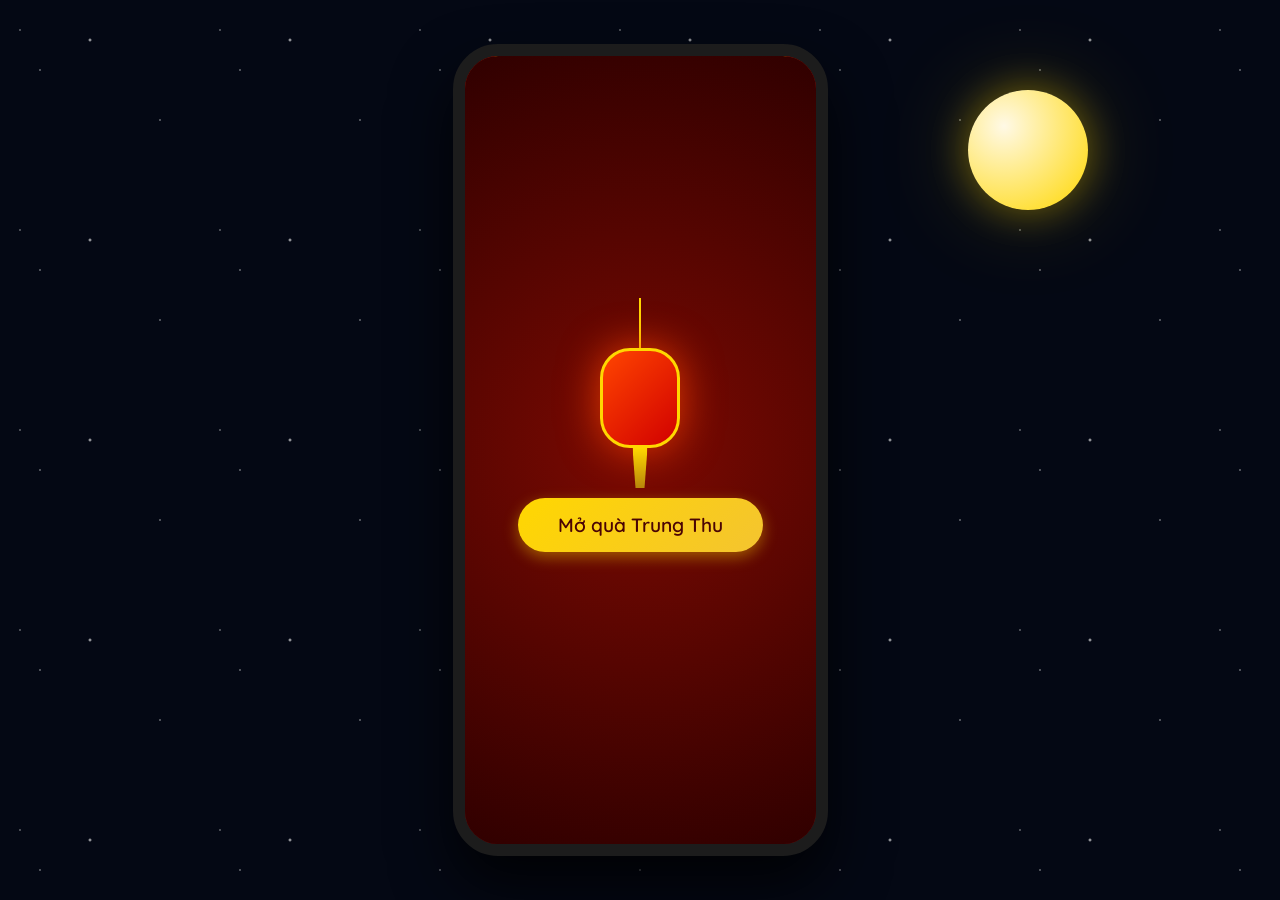
==== index.html @ 81bff725 "Thiep Trung Thu tang nguoi yeu" ====
<!DOCTYPE html>
<html lang="vi">
<head>
    <meta charset="UTF-8">
    <meta name="viewport" content="width=device-width, initial-scale=1.0">
    <title>Thiệp Trung Thu Yêu Thương</title>
    <!-- Google Fonts cho Typography hiện đại và lãng mạn -->
    <link href="https://fonts.googleapis.com/css2?family=Dancing+Script:wght@700&family=Playfair+Display:ital,wght@0,400;0,700;1,400&family=Quicksand:wght@400;500;600&display=swap" rel="stylesheet">
    <style>
        :root {
            /* Color Palette */
            --primary-red: #7C0A02; 
            --dark-red: #4A0404;    
            --royal-gold: #FFD700;  
            --soft-gold: #F4C430;
            --moonlight: #FFF9E6;   
            --bg-desktop: #040814;  
            
            /* Typography */
            --font-heading: 'Dancing Script', cursive;
            --font-serif: 'Playfair Display', serif;
            --font-sans: 'Quicksand', sans-serif;
        }

        * { margin: 0; padding: 0; box-sizing: border-box; }

        body {
            background-color: var(--bg-desktop);
            display: flex;
            justify-content: center;
            align-items: center;
            min-height: 100vh;
            overflow: hidden; 
            font-family: var(--font-serif);
            color: var(--moonlight);
            position: relative;
        }

        /* 1. DESKTOP BACKGROUND */
        .desktop-bg { position: absolute; top: 0; left: 0; width: 100%; height: 100%; z-index: 0; }
        .stars {
            width: 100%; height: 100%;
            background-image: 
                radial-gradient(1px 1px at 20px 30px, #eee, rgba(0,0,0,0)),
                radial-gradient(1px 1px at 40px 70px, #fff, rgba(0,0,0,0)),
                radial-gradient(2px 2px at 90px 40px, #ddd, rgba(0,0,0,0)),
                radial-gradient(1px 1px at 160px 120px, #fff, rgba(0,0,0,0));
            background-repeat: repeat;
            background-size: 200px 200px;
            animation: twinkle 4s infinite alternate;
        }
        .moon {
            position: absolute; top: 10%; right: 15%; width: 120px; height: 120px;
            background: radial-gradient(circle at 30% 30%, #FFF9E6, #FFD700);
            border-radius: 50%;
            box-shadow: 0 0 40px rgba(255, 215, 0, 0.4), 0 0 100px rgba(255, 215, 0, 0.2);
        }
        .shooting-star {
            position: absolute; top: 20%; left: 30%; width: 100px; height: 2px;
            background: linear-gradient(to right, rgba(255,255,255,0), rgba(255,255,255,1));
            transform: rotate(-45deg);
            animation: shoot 5s infinite; opacity: 0;
        }

        @keyframes twinkle { 0% { opacity: 0.6; } 100% { opacity: 1; } }
        @keyframes shoot {
            0% { transform: translateX(0) translateY(0) rotate(-45deg); opacity: 1; }
            15% { transform: translateX(-300px) translateY(300px) rotate(-45deg); opacity: 0; }
            100% { opacity: 0; }
        }

        /* 2. SMARTPHONE FRAME */
        .phone-frame {
            position: relative; width: 375px; height: 812px;
            background-color: var(--primary-red);
            border-radius: 45px; border: 12px solid #1c1c1c;
            box-shadow: 0 30px 60px rgba(0, 0, 0, 0.8), inset 0 0 0 2px #333, inset 0 0 20px rgba(255, 255, 255, 0.1);
            z-index: 10; overflow: hidden; display: flex; flex-direction: column; transition: all 0.3s ease;
        }
        .phone-frame::before {
            content: ''; position: absolute; top: 0; left: 50%; transform: translateX(-50%);
            width: 150px; height: 25px; background-color: #1c1c1c;
            border-bottom-left-radius: 15px; border-bottom-right-radius: 15px; z-index: 30;
        }

        /* 3. STATUS BAR */
        .status-bar {
            height: 40px; background: transparent; display: flex; justify-content: space-between; align-items: center;
            padding: 0 25px; font-family: sans-serif; font-size: 14px; font-weight: 600; color: var(--moonlight);
            z-index: 20; position: absolute; top: 0; left: 0; width: 100%;
        }
        .status-bar .icons { display: flex; gap: 6px; align-items: center; }

        /* 4. APP CONTENT */
        .app-content {
            flex: 1; background: radial-gradient(circle at top center, var(--primary-red) 0%, var(--dark-red) 100%);
            position: relative; overflow-y: auto; overflow-x: hidden;
        }
        .app-content::-webkit-scrollbar { width: 4px; }
        .app-content::-webkit-scrollbar-thumb { background: var(--royal-gold); border-radius: 4px; }

        .card { padding: 3rem 1.5rem; min-height: 100%; display: flex; flex-direction: column; align-items: center; position: relative; }

        /* Lồng Đèn */
        .lantern-container { position: absolute; top: 0; width: 100%; display: flex; justify-content: space-between; padding: 0 15px; }
        .lantern { position: relative; width: 45px; animation: swing 3.5s ease-in-out infinite alternate; transform-origin: top center; }
        .lantern.right { animation-delay: 1s; }
        .lantern-body {
            height: 60px; background: linear-gradient(135deg, #FF4500, #D10000); border-radius: 20px;
            box-shadow: 0 0 25px rgba(255, 69, 0, 0.6); border: 2px solid var(--royal-gold); position: relative;
        }
        .lantern::before {
            content: ''; position: absolute; top: -40px; left: 50%; transform: translateX(-50%);
            width: 2px; height: 40px; background: var(--royal-gold);
        }
        .tassel {
            position: absolute; bottom: -25px; left: 50%; transform: translateX(-50%); width: 12px; height: 25px;
            background: linear-gradient(to bottom, var(--royal-gold), #B8860B);
            clip-path: polygon(0 0, 100% 0, 80% 100%, 20% 100%);
        }
        @keyframes swing { 0% { transform: rotate(8deg); } 100% { transform: rotate(-8deg); } }

        /* Header Text */
        .card-header { text-align: center; margin-top: 3.5rem; margin-bottom: 2rem; position: relative; z-index: 2; }
        .title {
            font-family: var(--font-heading); color: var(--royal-gold); font-size: 3.8rem; line-height: 1.1;
            text-shadow: 2px 2px 4px rgba(0,0,0,0.5), 0 0 15px rgba(255, 215, 0, 0.4);
            animation: textGlow 2s ease-in-out infinite alternate;
        }
        .subtitle { font-family: var(--font-sans); color: var(--moonlight); font-size: 1.1rem; font-weight: 500; margin-top: 10px; text-transform: uppercase; }
        .divider { margin-top: 15px; display: flex; align-items: center; justify-content: center; gap: 15px; }
        .divider::before, .divider::after { content: ''; height: 1px; width: 60px; background: linear-gradient(to right, transparent, var(--royal-gold), transparent); }
        .divider span { color: var(--royal-gold); font-size: 1.2rem; }
        @keyframes textGlow { from { text-shadow: 2px 2px 4px rgba(0,0,0,0.5), 0 0 10px rgba(255, 215, 0, 0.3); } to { text-shadow: 2px 2px 4px rgba(0,0,0,0.5), 0 0 25px rgba(255, 215, 0, 0.7); } }

        /* Lời chúc (Message Box) & Typewriter */
        .message-box {
            background: rgba(20, 0, 0, 0.4); backdrop-filter: blur(10px); -webkit-backdrop-filter: blur(10px);
            border: 1px solid rgba(255, 215, 0, 0.3); padding: 2.5rem 1.5rem; width: 100%; max-width: 320px;
            position: relative; z-index: 2; text-align: center; transition: transform 0.4s ease, box-shadow 0.4s ease;
            min-height: 250px;
        }
        .message-box p { font-size: 1.1rem; line-height: 1.8; color: #FDF5E6; display: inline; }
        .typewriter-cursor {
            display: inline-block; width: 3px; height: 1.1rem; background-color: var(--royal-gold);
            vertical-align: middle; margin-left: 2px; animation: blink 0.7s infinite;
        }
        @keyframes blink { 0%, 100% { opacity: 1; } 50% { opacity: 0; } }

        .corner { position: absolute; width: 20px; height: 20px; border: 2px solid var(--royal-gold); }
        .top-left { top: -2px; left: -2px; border-right: none; border-bottom: none; }
        .top-right { top: -2px; right: -2px; border-left: none; border-bottom: none; }
        .bottom-left { bottom: -2px; left: -2px; border-right: none; border-top: none; }
        .bottom-right { bottom: -2px; right: -2px; border-left: none; border-top: none; }

        /* Nút Hug & Hiệu ứng tim bay */
        .hug-btn {
            margin-top: 2rem; padding: 12px 30px; background: #ff4d6d; color: white;
            font-family: var(--font-sans); font-size: 1.1rem; font-weight: 600;
            border: 2px solid #ffb3c1; border-radius: 25px; cursor: pointer;
            box-shadow: 0 4px 15px rgba(255, 77, 109, 0.4); transition: all 0.3s; z-index: 10;
            display: none; /* Ẩn cho đến khi type xong */
            animation: pulseHug 2s infinite;
        }
        .hug-btn:hover { transform: scale(1.05); background: #ff758f; }
        @keyframes pulseHug { 0% { box-shadow: 0 0 0 0 rgba(255, 77, 109, 0.7); } 70% { box-shadow: 0 0 0 15px rgba(255, 77, 109, 0); } 100% { box-shadow: 0 0 0 0 rgba(255, 77, 109, 0); } }

        #heartsContainer {
            position: absolute; top: 0; left: 0; width: 100%; height: 100%;
            pointer-events: none; z-index: 100; overflow: hidden;
        }
        .flying-heart {
            position: absolute; bottom: -20px; color: #ff4d6d;
            animation: floatHeart 4s ease-in forwards; text-shadow: 0 0 10px rgba(255, 77, 109, 0.8);
        }
        @keyframes floatHeart {
            0% { transform: translateY(0) scale(0.5) rotate(0deg); opacity: 1; }
            100% { transform: translateY(-800px) scale(1.5) rotate(360deg); opacity: 0; }
        }

        /* Footer */
        .card-footer { margin-top: auto; padding-top: 3rem; position: relative; width: 100%; display: flex; justify-content: center; }
        .glowing-moon {
            width: 100px; height: 100px; background: radial-gradient(circle at 30% 30%, #FFF, var(--royal-gold));
            border-radius: 50%; box-shadow: 0 0 30px var(--royal-gold), inset -10px -10px 20px rgba(0,0,0,0.2);
            position: relative; z-index: 1; margin-bottom: 20px;
        }

        /* 5. INTRO SCREEN & SPARKS */
        .intro-screen {
            position: absolute; top: 0; left: 0; width: 100%; height: 100%;
            background: radial-gradient(circle at center, #7C0A02 0%, #300000 100%);
            z-index: 100; display: flex; flex-direction: column; justify-content: center; align-items: center; transition: opacity 0.8s ease-in-out;
        }
        .intro-lantern { position: relative; width: 80px; margin-bottom: 50px; animation: floatLantern 3s ease-in-out infinite alternate; }
        .intro-lantern .lantern-body { height: 100px; background: linear-gradient(135deg, #FF4500, #D10000); border-radius: 30px; box-shadow: 0 0 40px rgba(255, 69, 0, 0.8); border: 3px solid var(--royal-gold); }
        .intro-lantern::before { content: ''; position: absolute; top: -50px; left: 50%; transform: translateX(-50%); width: 2px; height: 50px; background: var(--royal-gold); }
        .intro-lantern .tassel { position: absolute; bottom: -40px; left: 50%; transform: translateX(-50%); width: 15px; height: 40px; background: linear-gradient(to bottom, var(--royal-gold), #B8860B); clip-path: polygon(0 0, 100% 0, 80% 100%, 20% 100%); }
        @keyframes floatLantern { 0% { transform: translateY(0); } 100% { transform: translateY(-20px); } }
        
        .open-btn {
            padding: 15px 40px; font-family: var(--font-sans); font-size: 1.2rem; font-weight: 600; color: #4A0404;
            background: linear-gradient(135deg, #FFD700, #F4C430); border: none; border-radius: 30px; cursor: pointer;
            box-shadow: 0 5px 15px rgba(255, 215, 0, 0.4); transition: all 0.3s ease; animation: pulseBtn 2s infinite; z-index: 101;
        }
        .open-btn:hover { transform: scale(1.05); box-shadow: 0 8px 25px rgba(255, 215, 0, 0.6); }
        @keyframes pulseBtn { 0% { box-shadow: 0 0 0 0 rgba(255, 215, 0, 0.7); } 70% { box-shadow: 0 0 0 15px rgba(255, 215, 0, 0); } 100% { box-shadow: 0 0 0 0 rgba(255, 215, 0, 0); } }

        #sparksContainer { position: absolute; bottom: 0; left: 0; width: 100%; height: 100%; pointer-events: none; z-index: 15; overflow: hidden; }
        .spark { position: absolute; bottom: -10px; background: var(--royal-gold); border-radius: 50%; box-shadow: 0 0 10px var(--royal-gold), 0 0 20px #FFF; opacity: 0; animation: floatUp linear forwards; }
        @keyframes floatUp { 0% { transform: translateY(0) scale(1); opacity: 0; } 10% { opacity: 1; } 90% { opacity: 0.8; } 100% { transform: translateY(-800px) scale(0.5); opacity: 0; } }

        /* 6. RESPONSIVE MOBILE */
        @media screen and (max-width: 768px) {
            .desktop-bg { display: none; }
            .phone-frame { width: 100vw; height: 100vh; border-radius: 0; border: none; box-shadow: none; }
            .phone-frame::before, .status-bar { display: none; }
            .app-content { padding-top: 0; }
            .card { padding: 2rem 1rem; justify-content: center; }
            .title { font-size: 3.2rem; }
            .message-box { padding: 2rem 1.2rem; min-height: 280px; }
        }
    </style>
</head>
<body>
    <div class="desktop-bg">
        <div class="stars"></div>
        <div class="shooting-star"></div>
        <div class="moon"></div>
    </div>

    <div class="phone-frame">
        <div class="intro-screen" id="introScreen">
            <div class="intro-lantern">
                <div class="lantern-body"></div>
                <div class="tassel"></div>
            </div>
            <button class="open-btn" id="openBtn">Mở quà Trung Thu</button>
        </div>

        <audio id="bgMusic" loop preload="auto">
            <source src="https://cdn.pixabay.com/download/audio/2021/11/24/audio_333e1ee10c.mp3?filename=piano-moment-9835.mp3" type="audio/mpeg">
        </audio>

        <div id="sparksContainer"></div>
        <div id="heartsContainer"></div>

        <div class="status-bar">
            <span class="time">19:30</span>
            <div class="icons">
                <span class="signal"><svg width="14" height="10" viewBox="0 0 14 10" fill="currentColor"><rect y="6" width="3" height="4" rx="1"/><rect x="5" y="3" width="3" height="7" rx="1"/><rect x="10" width="3" height="10" rx="1"/></svg></span>
                <span class="wifi"><svg width="14" height="10" viewBox="0 0 14 10" fill="currentColor"><path d="M7 10C8.10457 10 9 9.10457 9 8C9 6.89543 8.10457 6 7 6C5.89543 6 5 6.89543 5 8C5 9.10457 5.89543 10 7 10Z"/><path d="M2.05025 4.05025C4.78392 1.31658 9.21608 1.31658 11.9497 4.05025L13.364 2.63604C9.84924 -0.87868 4.15076 -0.87868 0.636039 2.63604L2.05025 4.05025Z"/></svg></span>
                <span class="battery"><svg width="20" height="10" viewBox="0 0 20 10" fill="currentColor"><rect width="17" height="10" rx="2"/><rect x="1" y="1" width="15" height="8" rx="1" fill="white"/><path d="M18 3H19C19.5523 3 20 3.44772 20 4V6C20 6.55228 19.5523 7 19 7H18V3Z"/></svg></span>
            </div>
        </div>

        <div class="app-content">
            <div class="card">
                <div class="lantern-container">
                    <div class="lantern left"><div class="lantern-body"></div><div class="tassel"></div></div>
                    <div class="lantern right"><div class="lantern-body"></div><div class="tassel"></div></div>
                </div>

                <div class="card-header">
                    <h1 class="title">Trung Thu<br>Viên Mãn</h1>
                    <p class="subtitle">Dành tặng người anh yêu</p>
                    <div class="divider"><span>✦</span></div>
                </div>
                
                <div class="message-box">
                    <span class="corner top-left"></span>
                    <span class="corner top-right"></span>
                    <span class="corner bottom-left"></span>
                    <span class="corner bottom-right"></span>
                    <p id="typewriter-text"></p><span class="typewriter-cursor"></span>
                </div>

                <button class="hug-btn" id="hugBtn">Gửi ngàn cái ôm 💖</button>

                <div class="card-footer">
                    <div class="glowing-moon"></div>
                </div>
            </div>
        </div>
    </div>

    <script>
        const introScreen = document.getElementById('introScreen');
        const openBtn = document.getElementById('openBtn');
        const bgMusic = document.getElementById('bgMusic');
        const typeText = document.getElementById('typewriter-text');
        const hugBtn = document.getElementById('hugBtn');
        const cursor = document.querySelector('.typewriter-cursor');
        
        const message = "Dưới ánh trăng rằm rực rỡ, lồng đèn lung linh thắp sáng khắp phố phường. Nhưng với anh, ánh sáng dịu dàng và ấm áp nhất lại chính là nụ cười của em. Cảm ơn em đã đến và nắm tay anh cùng bước qua những mùa trăng yêu thương. Chúc bé yêu của anh một đêm Trung Thu thật ngọt ngào, hạnh phúc. Nhớ em và yêu em vô vàn! 🌕🏮❤️";
        
        let i = 0;
        const typingSpeed = 60; // tốc độ gõ chữ

        // Hàm gõ chữ từ từ
        function typeWriter() {
            if (i < message.length) {
                typeText.innerHTML += message.charAt(i);
                i++;
                setTimeout(typeWriter, typingSpeed);
            } else {
                cursor.style.display = 'none'; // Ẩn con trỏ nhấp nháy khi gõ xong
                hugBtn.style.display = 'block'; // Hiện nút ôm
            }
        }

        // Logic khi bấm mở thiệp
        openBtn.addEventListener('click', () => {
            introScreen.style.opacity = '0';
            setTimeout(() => {
                introScreen.style.display = 'none';
                setTimeout(typeWriter, 500); // Đợi nửa giây rồi mới bắt đầu gõ
            }, 800); 
            
            bgMusic.play().catch(error => {
                console.log("Trình duyệt chặn autoplay:", error);
            });
            
            createSparks();
        });

        // Hàm tạo hạt sáng bay
        function createSparks() {
            const container = document.getElementById('sparksContainer');
            setInterval(() => {
                const spark = document.createElement('div');
                spark.classList.add('spark');
                
                const size = Math.random() * 4 + 2;
                spark.style.width = size + 'px';
                spark.style.height = size + 'px';
                spark.style.left = Math.random() * 100 + '%';
                spark.style.animationDuration = (Math.random() * 3 + 3) + 's';
                
                container.appendChild(spark);
                setTimeout(() => spark.remove(), 6000);
            }, 300);
        }

        // Logic Nút Gửi ngàn cái ôm
        hugBtn.addEventListener('click', () => {
            // Hiệu ứng bong bóng trái tim bay lên
            for(let j = 0; j < 35; j++) {
                setTimeout(createHeart, j * 80);
            }
            
            // Hiện popup lãng mạn sau khi thả tim
            setTimeout(() => {
                alert("Anh đã nhận được ngàn cái ôm của em rồi nhé! Yêu em bé nhất trên đời! 🥰");
            }, 2000);
        });

        function createHeart() {
            const container = document.getElementById('heartsContainer');
            const heart = document.createElement('div');
            heart.classList.add('flying-heart');
            heart.innerHTML = '❤️';
            heart.style.left = Math.random() * 90 + 5 + '%';
            
            const size = Math.random() * 20 + 15;
            heart.style.fontSize = size + 'px';
            heart.style.animationDuration = (Math.random() * 2 + 2.5) + 's';
            
            container.appendChild(heart);
            setTimeout(() => heart.remove(), 4500);
        }

        // Đồng hồ
        function updateTime() {
            const now = new Date();
            const timeStr = now.getHours().toString().padStart(2, '0') + ':' + now.getMinutes().toString().padStart(2, '0');
            document.querySelector('.time').textContent = timeStr;
        }
        setInterval(updateTime, 60000);
        updateTime();
    </script>
</body>
</html>
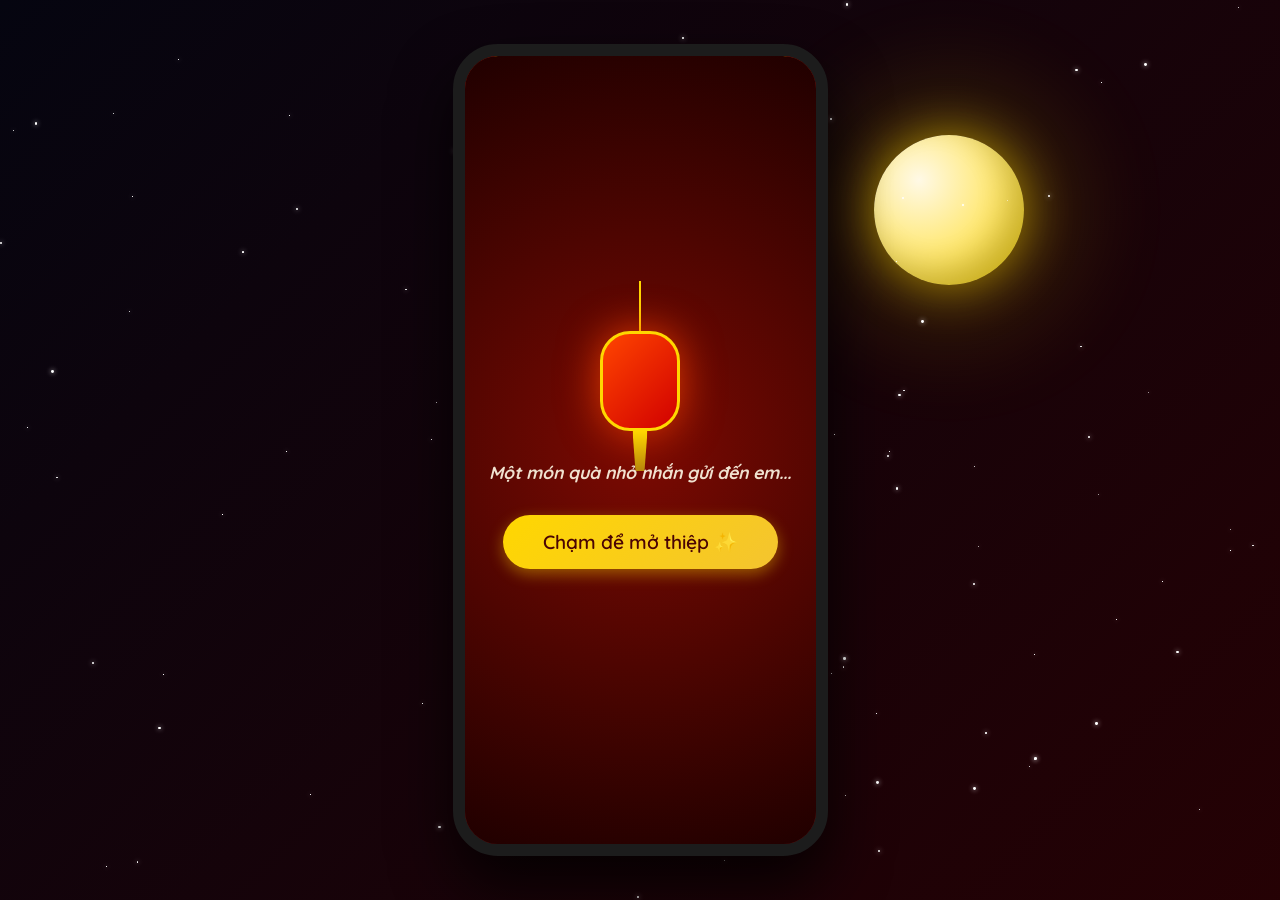
==== commit ffbeaa57: "Nang cap toan dien giao dien va hieu ung tuong tac" ====
--- a/index.html
+++ b/index.html
@@ -4,257 +4,52 @@
     <meta charset="UTF-8">
     <meta name="viewport" content="width=device-width, initial-scale=1.0">
     <title>Thiệp Trung Thu Yêu Thương</title>
-    <!-- Google Fonts cho Typography hiện đại và lãng mạn -->
+    <!-- Google Fonts -->
     <link href="https://fonts.googleapis.com/css2?family=Dancing+Script:wght@700&family=Playfair+Display:ital,wght@0,400;0,700;1,400&family=Quicksand:wght@400;500;600&display=swap" rel="stylesheet">
-    <style>
-        :root {
-            /* Color Palette */
-            --primary-red: #7C0A02; 
-            --dark-red: #4A0404;    
-            --royal-gold: #FFD700;  
-            --soft-gold: #F4C430;
-            --moonlight: #FFF9E6;   
-            --bg-desktop: #040814;  
-            
-            /* Typography */
-            --font-heading: 'Dancing Script', cursive;
-            --font-serif: 'Playfair Display', serif;
-            --font-sans: 'Quicksand', sans-serif;
-        }
-
-        * { margin: 0; padding: 0; box-sizing: border-box; }
-
-        body {
-            background-color: var(--bg-desktop);
-            display: flex;
-            justify-content: center;
-            align-items: center;
-            min-height: 100vh;
-            overflow: hidden; 
-            font-family: var(--font-serif);
-            color: var(--moonlight);
-            position: relative;
-        }
-
-        /* 1. DESKTOP BACKGROUND */
-        .desktop-bg { position: absolute; top: 0; left: 0; width: 100%; height: 100%; z-index: 0; }
-        .stars {
-            width: 100%; height: 100%;
-            background-image: 
-                radial-gradient(1px 1px at 20px 30px, #eee, rgba(0,0,0,0)),
-                radial-gradient(1px 1px at 40px 70px, #fff, rgba(0,0,0,0)),
-                radial-gradient(2px 2px at 90px 40px, #ddd, rgba(0,0,0,0)),
-                radial-gradient(1px 1px at 160px 120px, #fff, rgba(0,0,0,0));
-            background-repeat: repeat;
-            background-size: 200px 200px;
-            animation: twinkle 4s infinite alternate;
-        }
-        .moon {
-            position: absolute; top: 10%; right: 15%; width: 120px; height: 120px;
-            background: radial-gradient(circle at 30% 30%, #FFF9E6, #FFD700);
-            border-radius: 50%;
-            box-shadow: 0 0 40px rgba(255, 215, 0, 0.4), 0 0 100px rgba(255, 215, 0, 0.2);
-        }
-        .shooting-star {
-            position: absolute; top: 20%; left: 30%; width: 100px; height: 2px;
-            background: linear-gradient(to right, rgba(255,255,255,0), rgba(255,255,255,1));
-            transform: rotate(-45deg);
-            animation: shoot 5s infinite; opacity: 0;
-        }
-
-        @keyframes twinkle { 0% { opacity: 0.6; } 100% { opacity: 1; } }
-        @keyframes shoot {
-            0% { transform: translateX(0) translateY(0) rotate(-45deg); opacity: 1; }
-            15% { transform: translateX(-300px) translateY(300px) rotate(-45deg); opacity: 0; }
-            100% { opacity: 0; }
-        }
-
-        /* 2. SMARTPHONE FRAME */
-        .phone-frame {
-            position: relative; width: 375px; height: 812px;
-            background-color: var(--primary-red);
-            border-radius: 45px; border: 12px solid #1c1c1c;
-            box-shadow: 0 30px 60px rgba(0, 0, 0, 0.8), inset 0 0 0 2px #333, inset 0 0 20px rgba(255, 255, 255, 0.1);
-            z-index: 10; overflow: hidden; display: flex; flex-direction: column; transition: all 0.3s ease;
-        }
-        .phone-frame::before {
-            content: ''; position: absolute; top: 0; left: 50%; transform: translateX(-50%);
-            width: 150px; height: 25px; background-color: #1c1c1c;
-            border-bottom-left-radius: 15px; border-bottom-right-radius: 15px; z-index: 30;
-        }
-
-        /* 3. STATUS BAR */
-        .status-bar {
-            height: 40px; background: transparent; display: flex; justify-content: space-between; align-items: center;
-            padding: 0 25px; font-family: sans-serif; font-size: 14px; font-weight: 600; color: var(--moonlight);
-            z-index: 20; position: absolute; top: 0; left: 0; width: 100%;
-        }
-        .status-bar .icons { display: flex; gap: 6px; align-items: center; }
-
-        /* 4. APP CONTENT */
-        .app-content {
-            flex: 1; background: radial-gradient(circle at top center, var(--primary-red) 0%, var(--dark-red) 100%);
-            position: relative; overflow-y: auto; overflow-x: hidden;
-        }
-        .app-content::-webkit-scrollbar { width: 4px; }
-        .app-content::-webkit-scrollbar-thumb { background: var(--royal-gold); border-radius: 4px; }
-
-        .card { padding: 3rem 1.5rem; min-height: 100%; display: flex; flex-direction: column; align-items: center; position: relative; }
-
-        /* Lồng Đèn */
-        .lantern-container { position: absolute; top: 0; width: 100%; display: flex; justify-content: space-between; padding: 0 15px; }
-        .lantern { position: relative; width: 45px; animation: swing 3.5s ease-in-out infinite alternate; transform-origin: top center; }
-        .lantern.right { animation-delay: 1s; }
-        .lantern-body {
-            height: 60px; background: linear-gradient(135deg, #FF4500, #D10000); border-radius: 20px;
-            box-shadow: 0 0 25px rgba(255, 69, 0, 0.6); border: 2px solid var(--royal-gold); position: relative;
-        }
-        .lantern::before {
-            content: ''; position: absolute; top: -40px; left: 50%; transform: translateX(-50%);
-            width: 2px; height: 40px; background: var(--royal-gold);
-        }
-        .tassel {
-            position: absolute; bottom: -25px; left: 50%; transform: translateX(-50%); width: 12px; height: 25px;
-            background: linear-gradient(to bottom, var(--royal-gold), #B8860B);
-            clip-path: polygon(0 0, 100% 0, 80% 100%, 20% 100%);
-        }
-        @keyframes swing { 0% { transform: rotate(8deg); } 100% { transform: rotate(-8deg); } }
-
-        /* Header Text */
-        .card-header { text-align: center; margin-top: 3.5rem; margin-bottom: 2rem; position: relative; z-index: 2; }
-        .title {
-            font-family: var(--font-heading); color: var(--royal-gold); font-size: 3.8rem; line-height: 1.1;
-            text-shadow: 2px 2px 4px rgba(0,0,0,0.5), 0 0 15px rgba(255, 215, 0, 0.4);
-            animation: textGlow 2s ease-in-out infinite alternate;
-        }
-        .subtitle { font-family: var(--font-sans); color: var(--moonlight); font-size: 1.1rem; font-weight: 500; margin-top: 10px; text-transform: uppercase; }
-        .divider { margin-top: 15px; display: flex; align-items: center; justify-content: center; gap: 15px; }
-        .divider::before, .divider::after { content: ''; height: 1px; width: 60px; background: linear-gradient(to right, transparent, var(--royal-gold), transparent); }
-        .divider span { color: var(--royal-gold); font-size: 1.2rem; }
-        @keyframes textGlow { from { text-shadow: 2px 2px 4px rgba(0,0,0,0.5), 0 0 10px rgba(255, 215, 0, 0.3); } to { text-shadow: 2px 2px 4px rgba(0,0,0,0.5), 0 0 25px rgba(255, 215, 0, 0.7); } }
-
-        /* Lời chúc (Message Box) & Typewriter */
-        .message-box {
-            background: rgba(20, 0, 0, 0.4); backdrop-filter: blur(10px); -webkit-backdrop-filter: blur(10px);
-            border: 1px solid rgba(255, 215, 0, 0.3); padding: 2.5rem 1.5rem; width: 100%; max-width: 320px;
-            position: relative; z-index: 2; text-align: center; transition: transform 0.4s ease, box-shadow 0.4s ease;
-            min-height: 250px;
-        }
-        .message-box p { font-size: 1.1rem; line-height: 1.8; color: #FDF5E6; display: inline; }
-        .typewriter-cursor {
-            display: inline-block; width: 3px; height: 1.1rem; background-color: var(--royal-gold);
-            vertical-align: middle; margin-left: 2px; animation: blink 0.7s infinite;
-        }
-        @keyframes blink { 0%, 100% { opacity: 1; } 50% { opacity: 0; } }
-
-        .corner { position: absolute; width: 20px; height: 20px; border: 2px solid var(--royal-gold); }
-        .top-left { top: -2px; left: -2px; border-right: none; border-bottom: none; }
-        .top-right { top: -2px; right: -2px; border-left: none; border-bottom: none; }
-        .bottom-left { bottom: -2px; left: -2px; border-right: none; border-top: none; }
-        .bottom-right { bottom: -2px; right: -2px; border-left: none; border-top: none; }
-
-        /* Nút Hug & Hiệu ứng tim bay */
-        .hug-btn {
-            margin-top: 2rem; padding: 12px 30px; background: #ff4d6d; color: white;
-            font-family: var(--font-sans); font-size: 1.1rem; font-weight: 600;
-            border: 2px solid #ffb3c1; border-radius: 25px; cursor: pointer;
-            box-shadow: 0 4px 15px rgba(255, 77, 109, 0.4); transition: all 0.3s; z-index: 10;
-            display: none; /* Ẩn cho đến khi type xong */
-            animation: pulseHug 2s infinite;
-        }
-        .hug-btn:hover { transform: scale(1.05); background: #ff758f; }
-        @keyframes pulseHug { 0% { box-shadow: 0 0 0 0 rgba(255, 77, 109, 0.7); } 70% { box-shadow: 0 0 0 15px rgba(255, 77, 109, 0); } 100% { box-shadow: 0 0 0 0 rgba(255, 77, 109, 0); } }
-
-        #heartsContainer {
-            position: absolute; top: 0; left: 0; width: 100%; height: 100%;
-            pointer-events: none; z-index: 100; overflow: hidden;
-        }
-        .flying-heart {
-            position: absolute; bottom: -20px; color: #ff4d6d;
-            animation: floatHeart 4s ease-in forwards; text-shadow: 0 0 10px rgba(255, 77, 109, 0.8);
-        }
-        @keyframes floatHeart {
-            0% { transform: translateY(0) scale(0.5) rotate(0deg); opacity: 1; }
-            100% { transform: translateY(-800px) scale(1.5) rotate(360deg); opacity: 0; }
-        }
-
-        /* Footer */
-        .card-footer { margin-top: auto; padding-top: 3rem; position: relative; width: 100%; display: flex; justify-content: center; }
-        .glowing-moon {
-            width: 100px; height: 100px; background: radial-gradient(circle at 30% 30%, #FFF, var(--royal-gold));
-            border-radius: 50%; box-shadow: 0 0 30px var(--royal-gold), inset -10px -10px 20px rgba(0,0,0,0.2);
-            position: relative; z-index: 1; margin-bottom: 20px;
-        }
-
-        /* 5. INTRO SCREEN & SPARKS */
-        .intro-screen {
-            position: absolute; top: 0; left: 0; width: 100%; height: 100%;
-            background: radial-gradient(circle at center, #7C0A02 0%, #300000 100%);
-            z-index: 100; display: flex; flex-direction: column; justify-content: center; align-items: center; transition: opacity 0.8s ease-in-out;
-        }
-        .intro-lantern { position: relative; width: 80px; margin-bottom: 50px; animation: floatLantern 3s ease-in-out infinite alternate; }
-        .intro-lantern .lantern-body { height: 100px; background: linear-gradient(135deg, #FF4500, #D10000); border-radius: 30px; box-shadow: 0 0 40px rgba(255, 69, 0, 0.8); border: 3px solid var(--royal-gold); }
-        .intro-lantern::before { content: ''; position: absolute; top: -50px; left: 50%; transform: translateX(-50%); width: 2px; height: 50px; background: var(--royal-gold); }
-        .intro-lantern .tassel { position: absolute; bottom: -40px; left: 50%; transform: translateX(-50%); width: 15px; height: 40px; background: linear-gradient(to bottom, var(--royal-gold), #B8860B); clip-path: polygon(0 0, 100% 0, 80% 100%, 20% 100%); }
-        @keyframes floatLantern { 0% { transform: translateY(0); } 100% { transform: translateY(-20px); } }
-        
-        .open-btn {
-            padding: 15px 40px; font-family: var(--font-sans); font-size: 1.2rem; font-weight: 600; color: #4A0404;
-            background: linear-gradient(135deg, #FFD700, #F4C430); border: none; border-radius: 30px; cursor: pointer;
-            box-shadow: 0 5px 15px rgba(255, 215, 0, 0.4); transition: all 0.3s ease; animation: pulseBtn 2s infinite; z-index: 101;
-        }
-        .open-btn:hover { transform: scale(1.05); box-shadow: 0 8px 25px rgba(255, 215, 0, 0.6); }
-        @keyframes pulseBtn { 0% { box-shadow: 0 0 0 0 rgba(255, 215, 0, 0.7); } 70% { box-shadow: 0 0 0 15px rgba(255, 215, 0, 0); } 100% { box-shadow: 0 0 0 0 rgba(255, 215, 0, 0); } }
-
-        #sparksContainer { position: absolute; bottom: 0; left: 0; width: 100%; height: 100%; pointer-events: none; z-index: 15; overflow: hidden; }
-        .spark { position: absolute; bottom: -10px; background: var(--royal-gold); border-radius: 50%; box-shadow: 0 0 10px var(--royal-gold), 0 0 20px #FFF; opacity: 0; animation: floatUp linear forwards; }
-        @keyframes floatUp { 0% { transform: translateY(0) scale(1); opacity: 0; } 10% { opacity: 1; } 90% { opacity: 0.8; } 100% { transform: translateY(-800px) scale(0.5); opacity: 0; } }
-
-        /* 6. RESPONSIVE MOBILE */
-        @media screen and (max-width: 768px) {
-            .desktop-bg { display: none; }
-            .phone-frame { width: 100vw; height: 100vh; border-radius: 0; border: none; box-shadow: none; }
-            .phone-frame::before, .status-bar { display: none; }
-            .app-content { padding-top: 0; }
-            .card { padding: 2rem 1rem; justify-content: center; }
-            .title { font-size: 3.2rem; }
-            .message-box { padding: 2rem 1.2rem; min-height: 280px; }
-        }
-    </style>
+    <link rel="stylesheet" href="style.css">
 </head>
 <body>
-    <div class="desktop-bg">
-        <div class="stars"></div>
-        <div class="shooting-star"></div>
-        <div class="moon"></div>
+    <!-- Nền động (Dynamic Background) -->
+    <div class="desktop-bg" id="desktopBg">
+        <div class="moon-aura">
+            <div class="moon"></div>
+        </div>
+        <!-- JS sẽ chèn sao lấp lánh, đom đóm, pháo hoa, lồng đèn bay ở đây -->
     </div>
 
+    <!-- Khung điện thoại -->
     <div class="phone-frame">
+        
+        <!-- Màn hình chờ (Intro) -->
         <div class="intro-screen" id="introScreen">
             <div class="intro-lantern">
                 <div class="lantern-body"></div>
                 <div class="tassel"></div>
             </div>
-            <button class="open-btn" id="openBtn">Mở quà Trung Thu</button>
+            <h2 class="intro-text">Một món quà nhỏ nhắn gửi đến em...</h2>
+            <button class="open-btn" id="openBtn">Chạm để mở thiệp ✨</button>
         </div>
 
+        <!-- Nhạc nền -->
         <audio id="bgMusic" loop preload="auto">
-            <source src="https://cdn.pixabay.com/download/audio/2021/11/24/audio_333e1ee10c.mp3?filename=piano-moment-9835.mp3" type="audio/mpeg">
+            <source src="music.m4a" type="audio/mp4">
+            <source src="music.m4a" type="audio/x-m4a">
         </audio>
 
-        <div id="sparksContainer"></div>
-        <div id="heartsContainer"></div>
-
+        <!-- Thanh trạng thái giả lập -->
         <div class="status-bar">
             <span class="time">19:30</span>
             <div class="icons">
                 <span class="signal"><svg width="14" height="10" viewBox="0 0 14 10" fill="currentColor"><rect y="6" width="3" height="4" rx="1"/><rect x="5" y="3" width="3" height="7" rx="1"/><rect x="10" width="3" height="10" rx="1"/></svg></span>
-                <span class="wifi"><svg width="14" height="10" viewBox="0 0 14 10" fill="currentColor"><path d="M7 10C8.10457 10 9 9.10457 9 8C9 6.89543 8.10457 6 7 6C5.89543 6 5 6.89543 5 8C5 9.10457 5.89543 10 7 10Z"/><path d="M2.05025 4.05025C4.78392 1.31658 9.21608 1.31658 11.9497 4.05025L13.364 2.63604C9.84924 -0.87868 4.15076 -0.87868 0.636039 2.63604L2.05025 4.05025Z"/></svg></span>
+                <span class="wifi"><svg width="14" height="10" viewBox="0 0 14 10" fill="currentColor"><path d="M7 10C8.10457 10 9 9.10457 9 8C9 6.89543 8.10457 6 7 6C5.89543 6 5 6.89543 5 8C5 10 7 10Z"/><path d="M2.05025 4.05025C4.78392 1.31658 9.21608 1.31658 11.9497 4.05025L13.364 2.63604C9.84924 -0.87868 4.15076 -0.87868 0.636039 2.63604L2.05025 4.05025Z"/></svg></span>
                 <span class="battery"><svg width="20" height="10" viewBox="0 0 20 10" fill="currentColor"><rect width="17" height="10" rx="2"/><rect x="1" y="1" width="15" height="8" rx="1" fill="white"/><path d="M18 3H19C19.5523 3 20 3.44772 20 4V6C20 6.55228 19.5523 7 19 7H18V3Z"/></svg></span>
             </div>
         </div>
 
         <div class="app-content">
+            <!-- Đom đóm trong thiệp -->
+            <div id="cardFireflies"></div>
+
             <div class="card">
                 <div class="lantern-container">
                     <div class="lantern left"><div class="lantern-body"></div><div class="tassel"></div></div>
@@ -275,7 +70,8 @@
                     <p id="typewriter-text"></p><span class="typewriter-cursor"></span>
                 </div>
 
-                <button class="hug-btn" id="hugBtn">Gửi ngàn cái ôm 💖</button>
+                <!-- Nút Tương Tác Cấp Cao -->
+                <button class="hug-btn" id="hugBtn">Yêu em nhiều 💖</button>
 
                 <div class="card-footer">
                     <div class="glowing-moon"></div>
@@ -284,100 +80,15 @@
         </div>
     </div>
 
-    <script>
-        const introScreen = document.getElementById('introScreen');
-        const openBtn = document.getElementById('openBtn');
-        const bgMusic = document.getElementById('bgMusic');
-        const typeText = document.getElementById('typewriter-text');
-        const hugBtn = document.getElementById('hugBtn');
-        const cursor = document.querySelector('.typewriter-cursor');
-        
-        const message = "Dưới ánh trăng rằm rực rỡ, lồng đèn lung linh thắp sáng khắp phố phường. Nhưng với anh, ánh sáng dịu dàng và ấm áp nhất lại chính là nụ cười của em. Cảm ơn em đã đến và nắm tay anh cùng bước qua những mùa trăng yêu thương. Chúc bé yêu của anh một đêm Trung Thu thật ngọt ngào, hạnh phúc. Nhớ em và yêu em vô vàn! 🌕🏮❤️";
-        
-        let i = 0;
-        const typingSpeed = 60; // tốc độ gõ chữ
+    <!-- Custom Popup Lãng Mạn -->
+    <div class="custom-popup" id="customPopup">
+        <div class="popup-content">
+            <h3>Lời hứa ngọt ngào 💖</h3>
+            <p>Bầu trời đêm nay có ngàn vì sao, nhưng trong lòng anh chỉ có duy nhất một mình em! 🥰</p>
+            <button id="closePopup">Nhận lời yêu</button>
+        </div>
+    </div>
 
-        // Hàm gõ chữ từ từ
-        function typeWriter() {
-            if (i < message.length) {
-                typeText.innerHTML += message.charAt(i);
-                i++;
-                setTimeout(typeWriter, typingSpeed);
-            } else {
-                cursor.style.display = 'none'; // Ẩn con trỏ nhấp nháy khi gõ xong
-                hugBtn.style.display = 'block'; // Hiện nút ôm
-            }
-        }
-
-        // Logic khi bấm mở thiệp
-        openBtn.addEventListener('click', () => {
-            introScreen.style.opacity = '0';
-            setTimeout(() => {
-                introScreen.style.display = 'none';
-                setTimeout(typeWriter, 500); // Đợi nửa giây rồi mới bắt đầu gõ
-            }, 800); 
-            
-            bgMusic.play().catch(error => {
-                console.log("Trình duyệt chặn autoplay:", error);
-            });
-            
-            createSparks();
-        });
-
-        // Hàm tạo hạt sáng bay
-        function createSparks() {
-            const container = document.getElementById('sparksContainer');
-            setInterval(() => {
-                const spark = document.createElement('div');
-                spark.classList.add('spark');
-                
-                const size = Math.random() * 4 + 2;
-                spark.style.width = size + 'px';
-                spark.style.height = size + 'px';
-                spark.style.left = Math.random() * 100 + '%';
-                spark.style.animationDuration = (Math.random() * 3 + 3) + 's';
-                
-                container.appendChild(spark);
-                setTimeout(() => spark.remove(), 6000);
-            }, 300);
-        }
-
-        // Logic Nút Gửi ngàn cái ôm
-        hugBtn.addEventListener('click', () => {
-            // Hiệu ứng bong bóng trái tim bay lên
-            for(let j = 0; j < 35; j++) {
-                setTimeout(createHeart, j * 80);
-            }
-            
-            // Hiện popup lãng mạn sau khi thả tim
-            setTimeout(() => {
-                alert("Anh đã nhận được ngàn cái ôm của em rồi nhé! Yêu em bé nhất trên đời! 🥰");
-            }, 2000);
-        });
-
-        function createHeart() {
-            const container = document.getElementById('heartsContainer');
-            const heart = document.createElement('div');
-            heart.classList.add('flying-heart');
-            heart.innerHTML = '❤️';
-            heart.style.left = Math.random() * 90 + 5 + '%';
-            
-            const size = Math.random() * 20 + 15;
-            heart.style.fontSize = size + 'px';
-            heart.style.animationDuration = (Math.random() * 2 + 2.5) + 's';
-            
-            container.appendChild(heart);
-            setTimeout(() => heart.remove(), 4500);
-        }
-
-        // Đồng hồ
-        function updateTime() {
-            const now = new Date();
-            const timeStr = now.getHours().toString().padStart(2, '0') + ':' + now.getMinutes().toString().padStart(2, '0');
-            document.querySelector('.time').textContent = timeStr;
-        }
-        setInterval(updateTime, 60000);
-        updateTime();
-    </script>
+    <script src="script.js"></script>
 </body>
 </html>
--- a/style.css
+++ b/style.css
@@ -0,0 +1,257 @@
+:root {
+    --primary-red: #7C0A02; 
+    --dark-red: #4A0404;    
+    --royal-gold: #FFD700;  
+    --soft-gold: #F4C430;
+    --moonlight: #FFF9E6;   
+    --bg-desktop: #040814;  
+    --font-heading: 'Dancing Script', cursive;
+    --font-serif: 'Playfair Display', serif;
+    --font-sans: 'Quicksand', sans-serif;
+}
+* { margin: 0; padding: 0; box-sizing: border-box; }
+body {
+    background-color: var(--bg-desktop);
+    display: flex; justify-content: center; align-items: center;
+    min-height: 100vh; overflow: hidden; 
+    font-family: var(--font-serif); color: var(--moonlight); position: relative;
+}
+
+/* =========================================
+   1. DYNAMIC BACKGROUND (Nền chuyển động)
+   ========================================= */
+.desktop-bg { 
+    position: absolute; top: 0; left: 0; width: 100%; height: 100%; z-index: 0; 
+    background: linear-gradient(-45deg, #050510, #1a0510, #300000, #050510);
+    background-size: 400% 400%;
+    animation: gradientBG 20s ease infinite;
+    overflow: hidden;
+}
+@keyframes gradientBG {
+    0% { background-position: 0% 50%; }
+    50% { background-position: 100% 50%; }
+    100% { background-position: 0% 50%; }
+}
+
+.moon-aura {
+    position: absolute; top: 15%; right: 20%;
+    width: 150px; height: 150px; border-radius: 50%;
+    box-shadow: 0 0 100px 50px rgba(255, 215, 0, 0.15);
+    animation: pulseAura 4s infinite alternate;
+}
+.moon {
+    width: 100%; height: 100%;
+    background: radial-gradient(circle at 30% 30%, #FFF9E6, #FFD700);
+    border-radius: 50%;
+    box-shadow: 0 0 50px rgba(255, 215, 0, 0.6), inset -15px -15px 30px rgba(0,0,0,0.2);
+}
+@keyframes pulseAura {
+    from { box-shadow: 0 0 80px 40px rgba(255, 215, 0, 0.15); }
+    to { box-shadow: 0 0 130px 60px rgba(255, 215, 0, 0.35); }
+}
+
+/* Các ngôi sao */
+.star {
+    position: absolute; background: #fff; border-radius: 50%;
+    box-shadow: 0 0 5px #fff; animation: twinkle infinite alternate;
+}
+@keyframes twinkle { 
+    0% { opacity: 0.2; transform: scale(0.8); } 
+    100% { opacity: 1; transform: scale(1.2); } 
+}
+
+/* Lồng đèn bay ở background */
+.bg-lantern {
+    position: absolute; bottom: -100px; width: 35px; height: 50px;
+    background: linear-gradient(135deg, #FF4500, #D10000);
+    border-radius: 15px; box-shadow: 0 0 20px rgba(255, 69, 0, 0.8);
+    animation: floatBgLantern linear forwards; z-index: 1;
+}
+.bg-lantern::after {
+    content: ''; position: absolute; bottom: -15px; left: 50%; transform: translateX(-50%);
+    width: 8px; height: 15px; background: var(--royal-gold);
+    clip-path: polygon(0 0, 100% 0, 80% 100%, 20% 100%);
+}
+@keyframes floatBgLantern {
+    0% { transform: translateY(0) rotate(-5deg); opacity: 0; }
+    10% { opacity: 0.8; }
+    90% { opacity: 0.8; }
+    100% { transform: translateY(-120vh) rotate(5deg); opacity: 0; }
+}
+
+/* Hạt đom đóm */
+.firefly {
+    position: absolute; width: 4px; height: 4px; background: #aaff00;
+    border-radius: 50%; box-shadow: 0 0 10px 2px #aaff00;
+    animation: flyFirefly linear forwards;
+}
+@keyframes flyFirefly {
+    0% { transform: translate(0, 0) scale(1); opacity: 0; }
+    20% { opacity: 1; }
+    80% { opacity: 1; }
+    100% { transform: translate(calc(100vw * var(--dir-x)), calc(-100vh * var(--dir-y))) scale(0.5); opacity: 0; }
+}
+
+/* =========================================
+   2. SMARTPHONE FRAME
+   ========================================= */
+.phone-frame {
+    position: relative; width: 375px; height: 812px;
+    background-color: var(--primary-red);
+    border-radius: 45px; border: 12px solid #1c1c1c;
+    box-shadow: 0 30px 60px rgba(0, 0, 0, 0.8), inset 0 0 0 2px #333, inset 0 0 20px rgba(255, 255, 255, 0.1);
+    z-index: 10; overflow: hidden; display: flex; flex-direction: column; transition: all 0.3s ease;
+}
+.phone-frame::before {
+    content: ''; position: absolute; top: 0; left: 50%; transform: translateX(-50%);
+    width: 150px; height: 25px; background-color: #1c1c1c;
+    border-bottom-left-radius: 15px; border-bottom-right-radius: 15px; z-index: 30;
+}
+
+/* =========================================
+   3. STATUS BAR
+   ========================================= */
+.status-bar {
+    height: 40px; background: transparent; display: flex; justify-content: space-between; align-items: center;
+    padding: 0 25px; font-family: sans-serif; font-size: 14px; font-weight: 600; color: var(--moonlight);
+    z-index: 20; position: absolute; top: 0; left: 0; width: 100%;
+}
+.status-bar .icons { display: flex; gap: 6px; align-items: center; }
+
+/* =========================================
+   4. INTRO SCREEN (Phóng to mờ dần)
+   ========================================= */
+.intro-screen {
+    position: absolute; top: 0; left: 0; width: 100%; height: 100%;
+    background: radial-gradient(circle at center, #7C0A02 0%, #200000 100%);
+    z-index: 100; display: flex; flex-direction: column; justify-content: center; align-items: center;
+    transition: transform 1.2s cubic-bezier(0.25, 1, 0.5, 1), opacity 1s ease;
+}
+.intro-screen.hidden {
+    transform: scale(2.5); opacity: 0; pointer-events: none;
+}
+.intro-lantern { position: relative; width: 80px; margin-bottom: 30px; animation: floatLantern 3s ease-in-out infinite alternate; }
+.intro-lantern .lantern-body { height: 100px; background: linear-gradient(135deg, #FF4500, #D10000); border-radius: 30px; box-shadow: 0 0 40px rgba(255, 69, 0, 0.8); border: 3px solid var(--royal-gold); }
+.intro-lantern::before { content: ''; position: absolute; top: -50px; left: 50%; transform: translateX(-50%); width: 2px; height: 50px; background: var(--royal-gold); }
+.intro-lantern .tassel { position: absolute; bottom: -40px; left: 50%; transform: translateX(-50%); width: 15px; height: 40px; background: linear-gradient(to bottom, var(--royal-gold), #B8860B); clip-path: polygon(0 0, 100% 0, 80% 100%, 20% 100%); }
+@keyframes floatLantern { 0% { transform: translateY(0); } 100% { transform: translateY(-20px); } }
+
+.intro-text {
+    font-family: var(--font-sans); color: var(--moonlight); font-size: 1.1rem; margin-bottom: 2rem; font-style: italic; opacity: 0.9;
+}
+
+.open-btn {
+    padding: 15px 40px; font-family: var(--font-sans); font-size: 1.2rem; font-weight: 600; color: #4A0404;
+    background: linear-gradient(135deg, #FFD700, #F4C430); border: none; border-radius: 30px; cursor: pointer;
+    box-shadow: 0 5px 15px rgba(255, 215, 0, 0.4); transition: all 0.3s ease; animation: pulseBtn 2s infinite; z-index: 101;
+}
+.open-btn:hover { transform: scale(1.05); box-shadow: 0 8px 25px rgba(255, 215, 0, 0.6); }
+@keyframes pulseBtn { 0% { box-shadow: 0 0 0 0 rgba(255, 215, 0, 0.7); } 70% { box-shadow: 0 0 0 15px rgba(255, 215, 0, 0); } 100% { box-shadow: 0 0 0 0 rgba(255, 215, 0, 0); } }
+
+/* =========================================
+   5. APP CONTENT (Nội dung thiệp)
+   ========================================= */
+.app-content {
+    flex: 1; background: radial-gradient(circle at top center, rgba(124, 10, 2, 0.8) 0%, rgba(74, 4, 4, 0.95) 100%);
+    position: relative; overflow-y: auto; overflow-x: hidden;
+}
+.app-content::-webkit-scrollbar { width: 4px; }
+.app-content::-webkit-scrollbar-thumb { background: var(--royal-gold); border-radius: 4px; }
+#cardFireflies { position: absolute; top: 0; left: 0; width: 100%; height: 100%; pointer-events: none; z-index: 1; overflow: hidden; }
+
+.card { padding: 3rem 1.5rem; min-height: 100%; display: flex; flex-direction: column; align-items: center; position: relative; z-index: 2; }
+
+/* Lồng Đèn Trang Trí */
+.lantern-container { position: absolute; top: 0; width: 100%; display: flex; justify-content: space-between; padding: 0 15px; }
+.lantern { position: relative; width: 45px; animation: swing 3.5s ease-in-out infinite alternate; transform-origin: top center; }
+.lantern.right { animation-delay: 1s; }
+.lantern-body { height: 60px; background: linear-gradient(135deg, #FF4500, #D10000); border-radius: 20px; box-shadow: 0 0 25px rgba(255, 69, 0, 0.6); border: 2px solid var(--royal-gold); position: relative; }
+.lantern::before { content: ''; position: absolute; top: -40px; left: 50%; transform: translateX(-50%); width: 2px; height: 40px; background: var(--royal-gold); }
+.lantern .tassel { position: absolute; bottom: -25px; left: 50%; transform: translateX(-50%); width: 12px; height: 25px; background: linear-gradient(to bottom, var(--royal-gold), #B8860B); clip-path: polygon(0 0, 100% 0, 80% 100%, 20% 100%); }
+@keyframes swing { 0% { transform: rotate(8deg); } 100% { transform: rotate(-8deg); } }
+
+.card-header { text-align: center; margin-top: 3.5rem; margin-bottom: 2rem; position: relative; z-index: 2; }
+.title { font-family: var(--font-heading); color: var(--royal-gold); font-size: 3.8rem; line-height: 1.1; text-shadow: 2px 2px 4px rgba(0,0,0,0.5), 0 0 15px rgba(255, 215, 0, 0.4); animation: textGlow 2s ease-in-out infinite alternate; }
+.subtitle { font-family: var(--font-sans); color: var(--moonlight); font-size: 1.1rem; font-weight: 500; margin-top: 10px; text-transform: uppercase; }
+.divider { margin-top: 15px; display: flex; align-items: center; justify-content: center; gap: 15px; }
+.divider::before, .divider::after { content: ''; height: 1px; width: 60px; background: linear-gradient(to right, transparent, var(--royal-gold), transparent); }
+.divider span { color: var(--royal-gold); font-size: 1.2rem; }
+@keyframes textGlow { from { text-shadow: 2px 2px 4px rgba(0,0,0,0.5), 0 0 10px rgba(255, 215, 0, 0.3); } to { text-shadow: 2px 2px 4px rgba(0,0,0,0.5), 0 0 25px rgba(255, 215, 0, 0.7); } }
+
+/* Hộp Lời Chúc */
+.message-box {
+    background: rgba(20, 0, 0, 0.5); backdrop-filter: blur(10px); -webkit-backdrop-filter: blur(10px);
+    border: 1px solid rgba(255, 215, 0, 0.4); padding: 2.5rem 1.5rem; width: 100%; max-width: 320px;
+    position: relative; z-index: 2; text-align: center; transition: transform 0.4s ease, box-shadow 0.4s ease;
+    min-height: 250px; border-radius: 10px;
+}
+.message-box p { font-size: 1.15rem; line-height: 1.8; color: #FDF5E6; display: inline; font-weight: 500;}
+.typewriter-cursor { display: inline-block; width: 3px; height: 1.1rem; background-color: var(--royal-gold); vertical-align: middle; margin-left: 2px; animation: blink 0.7s infinite; }
+@keyframes blink { 0%, 100% { opacity: 1; } 50% { opacity: 0; } }
+
+.corner { position: absolute; width: 25px; height: 25px; border: 2px solid var(--royal-gold); }
+.top-left { top: -2px; left: -2px; border-right: none; border-bottom: none; border-top-left-radius: 10px; }
+.top-right { top: -2px; right: -2px; border-left: none; border-bottom: none; border-top-right-radius: 10px;}
+.bottom-left { bottom: -2px; left: -2px; border-right: none; border-top: none; border-bottom-left-radius: 10px;}
+.bottom-right { bottom: -2px; right: -2px; border-left: none; border-top: none; border-bottom-right-radius: 10px;}
+
+/* Nút Tương Tác Yêu Em Nhiều */
+.hug-btn {
+    margin-top: 2rem; padding: 12px 35px; background: linear-gradient(135deg, #ff4d6d, #c9184a); color: white;
+    font-family: var(--font-sans); font-size: 1.2rem; font-weight: bold;
+    border: 2px solid #ffb3c1; border-radius: 30px; cursor: pointer;
+    box-shadow: 0 4px 15px rgba(255, 77, 109, 0.5); transition: all 0.3s; z-index: 10;
+    display: none; animation: pulseHug 2s infinite;
+}
+.hug-btn:hover { transform: scale(1.1); box-shadow: 0 8px 25px rgba(255, 77, 109, 0.8); }
+@keyframes pulseHug { 0% { box-shadow: 0 0 0 0 rgba(255, 77, 109, 0.7); } 70% { box-shadow: 0 0 0 20px rgba(255, 77, 109, 0); } 100% { box-shadow: 0 0 0 0 rgba(255, 77, 109, 0); } }
+
+/* Heart Explosion (Nổ Trái Tim) */
+.explosion-heart {
+    position: fixed; font-size: 2rem; color: #ff4d6d; text-shadow: 0 0 15px rgba(255, 77, 109, 0.8);
+    pointer-events: none; z-index: 9999; animation: explode 2.5s ease-out forwards;
+}
+@keyframes explode {
+    0% { transform: translate(0, 0) scale(0.5); opacity: 1; }
+    100% { transform: translate(var(--tx), var(--ty)) scale(1.5) rotate(var(--rot)); opacity: 0; }
+}
+
+.card-footer { margin-top: auto; padding-top: 3rem; position: relative; width: 100%; display: flex; justify-content: center; }
+.glowing-moon { width: 100px; height: 100px; background: radial-gradient(circle at 30% 30%, #FFF, var(--royal-gold)); border-radius: 50%; box-shadow: 0 0 40px var(--royal-gold), inset -10px -10px 20px rgba(0,0,0,0.2); position: relative; z-index: 1; margin-bottom: 20px; }
+
+/* =========================================
+   6. CUSTOM POPUP
+   ========================================= */
+.custom-popup {
+    position: fixed; top: 0; left: 0; width: 100%; height: 100%;
+    background: rgba(0, 0, 0, 0.75); display: flex; justify-content: center; align-items: center;
+    z-index: 10000; opacity: 0; pointer-events: none; transition: opacity 0.4s ease; backdrop-filter: blur(8px);
+}
+.custom-popup.active { opacity: 1; pointer-events: auto; }
+.popup-content {
+    background: linear-gradient(135deg, #4A0404, #7C0A02); padding: 2.5rem 1.5rem;
+    border-radius: 20px; border: 2px solid var(--royal-gold); text-align: center;
+    max-width: 85%; box-shadow: 0 10px 40px rgba(0,0,0,0.8), 0 0 30px rgba(255, 77, 109, 0.4);
+    transform: scale(0.5); transition: transform 0.5s cubic-bezier(0.175, 0.885, 0.32, 1.275);
+}
+.custom-popup.active .popup-content { transform: scale(1); }
+.popup-content h3 { color: var(--royal-gold); margin-bottom: 15px; font-family: var(--font-heading); font-size: 2.2rem; }
+.popup-content p { color: #FDF5E6; line-height: 1.6; margin-bottom: 25px; font-size: 1.15rem; font-family: var(--font-sans); }
+.popup-content button {
+    padding: 12px 35px; background: var(--royal-gold); color: #4A0404; font-weight: bold; font-family: var(--font-sans); font-size: 1.1rem;
+    border: none; border-radius: 25px; cursor: pointer; transition: all 0.3s; box-shadow: 0 5px 15px rgba(255,215,0,0.4);
+}
+.popup-content button:hover { transform: scale(1.05); box-shadow: 0 8px 25px rgba(255,215,0,0.7); }
+
+/* =========================================
+   7. RESPONSIVE MOBILE
+   ========================================= */
+@media screen and (max-width: 768px) {
+    .desktop-bg { display: none; }
+    .phone-frame { width: 100vw; height: 100vh; border-radius: 0; border: none; box-shadow: none; }
+    .phone-frame::before, .status-bar { display: none; }
+    .app-content { padding-top: 0; }
+    .card { padding: 2rem 1rem; justify-content: center; }
+    .title { font-size: 3.2rem; }
+    .message-box { padding: 2rem 1.2rem; min-height: 280px; }
+}
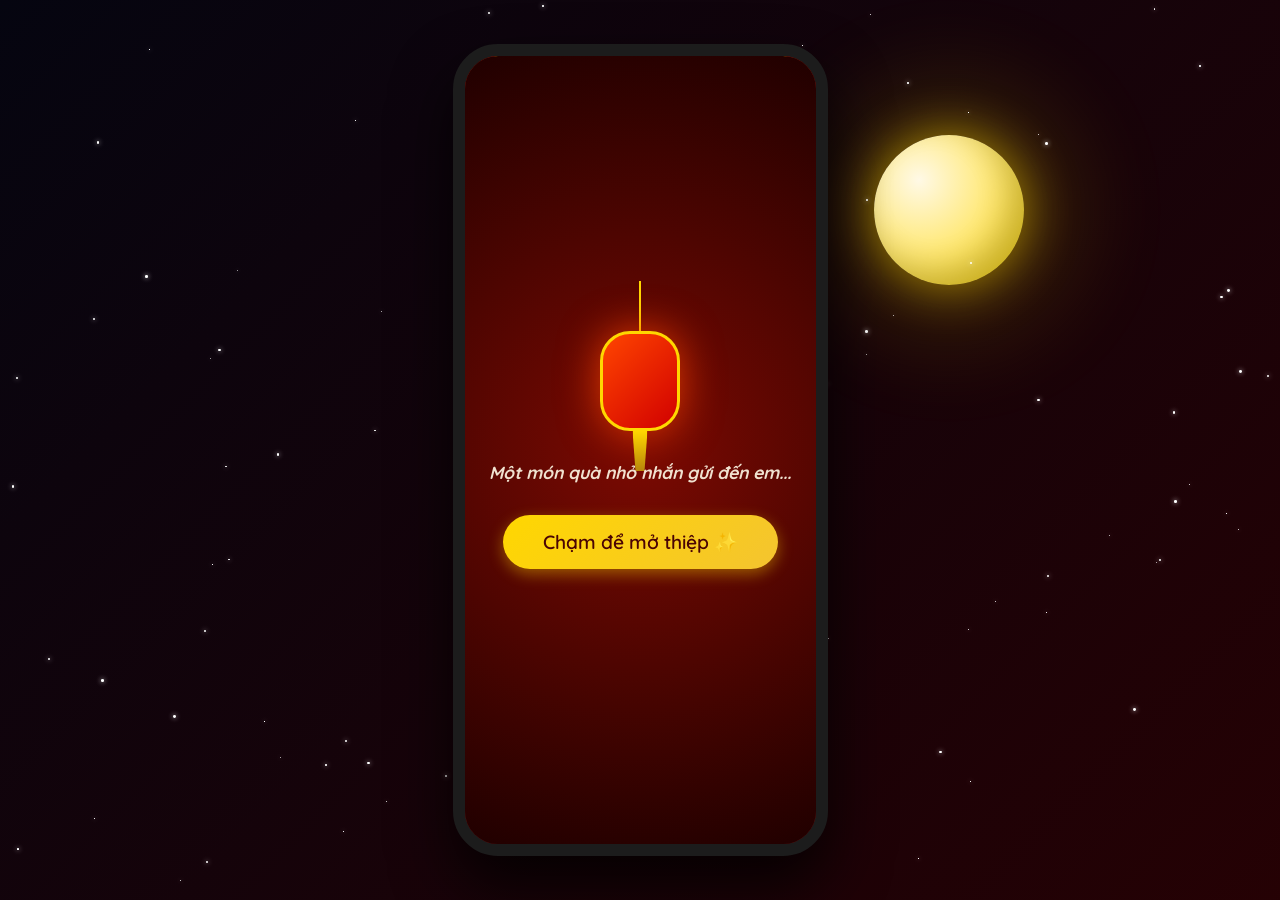
==== commit 9d1d3b62: "update content" ====
--- a/index.html
+++ b/index.html
@@ -1,94 +1,149 @@
-<!DOCTYPE html>
+<!doctype html>
 <html lang="vi">
-<head>
-    <meta charset="UTF-8">
-    <meta name="viewport" content="width=device-width, initial-scale=1.0">
+  <head>
+    <meta charset="UTF-8" />
+    <meta name="viewport" content="width=device-width, initial-scale=1.0" />
     <title>Thiệp Trung Thu Yêu Thương</title>
     <!-- Google Fonts -->
-    <link href="https://fonts.googleapis.com/css2?family=Dancing+Script:wght@700&family=Playfair+Display:ital,wght@0,400;0,700;1,400&family=Quicksand:wght@400;500;600&display=swap" rel="stylesheet">
-    <link rel="stylesheet" href="style.css">
-</head>
-<body>
+    <link
+      href="https://fonts.googleapis.com/css2?family=Dancing+Script:wght@700&family=Playfair+Display:ital,wght@0,400;0,700;1,400&family=Quicksand:wght@400;500;600&display=swap"
+      rel="stylesheet"
+    />
+    <link rel="stylesheet" href="style.css" />
+  </head>
+  <body>
     <!-- Nền động (Dynamic Background) -->
     <div class="desktop-bg" id="desktopBg">
-        <div class="moon-aura">
-            <div class="moon"></div>
-        </div>
-        <!-- JS sẽ chèn sao lấp lánh, đom đóm, pháo hoa, lồng đèn bay ở đây -->
+      <div class="moon-aura">
+        <div class="moon"></div>
+      </div>
+      <!-- JS sẽ chèn sao lấp lánh, đom đóm, pháo hoa, lồng đèn bay ở đây -->
     </div>
 
     <!-- Khung điện thoại -->
     <div class="phone-frame">
-        
-        <!-- Màn hình chờ (Intro) -->
-        <div class="intro-screen" id="introScreen">
-            <div class="intro-lantern">
-                <div class="lantern-body"></div>
-                <div class="tassel"></div>
+      <!-- Màn hình chờ (Intro) -->
+      <div class="intro-screen" id="introScreen">
+        <div class="intro-lantern">
+          <div class="lantern-body"></div>
+          <div class="tassel"></div>
+        </div>
+        <h2 class="intro-text">Một món quà nhỏ nhắn gửi đến em...</h2>
+        <button class="open-btn" id="openBtn">Chạm để mở thiệp ✨</button>
+      </div>
+
+      <!-- Nhạc nền -->
+      <audio id="bgMusic" loop preload="auto">
+        <source src="music.m4a" type="audio/mp4" />
+        <source src="music.m4a" type="audio/x-m4a" />
+      </audio>
+
+      <!-- Thanh trạng thái giả lập -->
+      <div class="status-bar">
+        <span class="time">19:30</span>
+        <div class="icons">
+          <span class="signal"
+            ><svg
+              width="14"
+              height="10"
+              viewBox="0 0 14 10"
+              fill="currentColor"
+            >
+              <rect y="6" width="3" height="4" rx="1" />
+              <rect x="5" y="3" width="3" height="7" rx="1" />
+              <rect x="10" width="3" height="10" rx="1" /></svg
+          ></span>
+          <span class="wifi"
+            ><svg
+              width="14"
+              height="10"
+              viewBox="0 0 14 10"
+              fill="none"
+              xmlns="http://www.w3.org/2000/svg"
+            >
+              <circle cx="7" cy="8" r="1.3" fill="currentColor" />
+              <path
+                d="M2.2 4.5C4.6 2.3 9.4 2.3 11.8 4.5"
+                stroke="currentColor"
+                stroke-width="1.3"
+                stroke-linecap="round"
+              />
+              <path
+                d="M0.8 2.8C4.2 0.2 9.8 0.2 13.2 2.8"
+                stroke="currentColor"
+                stroke-width="1.3"
+                stroke-linecap="round"
+              /></svg
+          ></span>
+          <span class="battery"
+            ><svg
+              width="20"
+              height="10"
+              viewBox="0 0 20 10"
+              fill="currentColor"
+            >
+              <rect width="17" height="10" rx="2" />
+              <rect x="1" y="1" width="15" height="8" rx="1" fill="white" />
+              <path
+                d="M18 3H19C19.5523 3 20 3.44772 20 4V6C20 6.55228 19.5523 7 19 7H18V3Z"
+              /></svg
+          ></span>
+        </div>
+      </div>
+
+      <div class="app-content">
+        <!-- Đom đóm trong thiệp -->
+        <div id="cardFireflies"></div>
+
+        <div class="card">
+          <div class="lantern-container">
+            <div class="lantern left">
+              <div class="lantern-body"></div>
+              <div class="tassel"></div>
             </div>
-            <h2 class="intro-text">Một món quà nhỏ nhắn gửi đến em...</h2>
-            <button class="open-btn" id="openBtn">Chạm để mở thiệp ✨</button>
+            <div class="lantern right">
+              <div class="lantern-body"></div>
+              <div class="tassel"></div>
+            </div>
+          </div>
+
+          <div class="card-header">
+            <h1 class="title">Trung Thu<br />Viên Mãn</h1>
+            <p class="subtitle">Dành tặng Hồng Nhung cục dàng của anh</p>
+            <div class="divider"><span>✦</span></div>
+          </div>
+
+          <div class="message-box">
+            <span class="corner top-left"></span>
+            <span class="corner top-right"></span>
+            <span class="corner bottom-left"></span>
+            <span class="corner bottom-right"></span>
+            <p id="typewriter-text"></p>
+            <span class="typewriter-cursor"></span>
+          </div>
+
+          <!-- Nút Tương Tác Cấp Cao -->
+          <button class="hug-btn" id="hugBtn">Yêu em nhiều 💖</button>
+
+          <div class="card-footer">
+            <div class="glowing-moon"></div>
+          </div>
         </div>
-
-        <!-- Nhạc nền -->
-        <audio id="bgMusic" loop preload="auto">
-            <source src="music.m4a" type="audio/mp4">
-            <source src="music.m4a" type="audio/x-m4a">
-        </audio>
-
-        <!-- Thanh trạng thái giả lập -->
-        <div class="status-bar">
-            <span class="time">19:30</span>
-            <div class="icons">
-                <span class="signal"><svg width="14" height="10" viewBox="0 0 14 10" fill="currentColor"><rect y="6" width="3" height="4" rx="1"/><rect x="5" y="3" width="3" height="7" rx="1"/><rect x="10" width="3" height="10" rx="1"/></svg></span>
-                <span class="wifi"><svg width="14" height="10" viewBox="0 0 14 10" fill="currentColor"><path d="M7 10C8.10457 10 9 9.10457 9 8C9 6.89543 8.10457 6 7 6C5.89543 6 5 6.89543 5 8C5 10 7 10Z"/><path d="M2.05025 4.05025C4.78392 1.31658 9.21608 1.31658 11.9497 4.05025L13.364 2.63604C9.84924 -0.87868 4.15076 -0.87868 0.636039 2.63604L2.05025 4.05025Z"/></svg></span>
-                <span class="battery"><svg width="20" height="10" viewBox="0 0 20 10" fill="currentColor"><rect width="17" height="10" rx="2"/><rect x="1" y="1" width="15" height="8" rx="1" fill="white"/><path d="M18 3H19C19.5523 3 20 3.44772 20 4V6C20 6.55228 19.5523 7 19 7H18V3Z"/></svg></span>
-            </div>
-        </div>
-
-        <div class="app-content">
-            <!-- Đom đóm trong thiệp -->
-            <div id="cardFireflies"></div>
-
-            <div class="card">
-                <div class="lantern-container">
-                    <div class="lantern left"><div class="lantern-body"></div><div class="tassel"></div></div>
-                    <div class="lantern right"><div class="lantern-body"></div><div class="tassel"></div></div>
-                </div>
-
-                <div class="card-header">
-                    <h1 class="title">Trung Thu<br>Viên Mãn</h1>
-                    <p class="subtitle">Dành tặng người anh yêu</p>
-                    <div class="divider"><span>✦</span></div>
-                </div>
-                
-                <div class="message-box">
-                    <span class="corner top-left"></span>
-                    <span class="corner top-right"></span>
-                    <span class="corner bottom-left"></span>
-                    <span class="corner bottom-right"></span>
-                    <p id="typewriter-text"></p><span class="typewriter-cursor"></span>
-                </div>
-
-                <!-- Nút Tương Tác Cấp Cao -->
-                <button class="hug-btn" id="hugBtn">Yêu em nhiều 💖</button>
-
-                <div class="card-footer">
-                    <div class="glowing-moon"></div>
-                </div>
-            </div>
-        </div>
+      </div>
     </div>
 
     <!-- Custom Popup Lãng Mạn -->
     <div class="custom-popup" id="customPopup">
-        <div class="popup-content">
-            <h3>Lời hứa ngọt ngào 💖</h3>
-            <p>Bầu trời đêm nay có ngàn vì sao, nhưng trong lòng anh chỉ có duy nhất một mình em! 🥰</p>
-            <button id="closePopup">Nhận lời yêu</button>
-        </div>
+      <div class="popup-content">
+        <h3>Lời hứa ngọt ngào 💖</h3>
+        <p>
+          Bầu trời đêm nay có ngàn vì sao, nhưng trong lòng anh chỉ có duy nhất
+          một mình em! 🥰
+        </p>
+        <button id="closePopup">Nhận lời yêu</button>
+      </div>
     </div>
 
     <script src="script.js"></script>
-</body>
+  </body>
 </html>
--- a/style.css
+++ b/style.css
@@ -1,257 +1,814 @@
 :root {
-    --primary-red: #7C0A02; 
-    --dark-red: #4A0404;    
-    --royal-gold: #FFD700;  
-    --soft-gold: #F4C430;
-    --moonlight: #FFF9E6;   
-    --bg-desktop: #040814;  
-    --font-heading: 'Dancing Script', cursive;
-    --font-serif: 'Playfair Display', serif;
-    --font-sans: 'Quicksand', sans-serif;
-}
-* { margin: 0; padding: 0; box-sizing: border-box; }
+  --primary-red: #7c0a02;
+  --dark-red: #4a0404;
+  --royal-gold: #ffd700;
+  --soft-gold: #f4c430;
+  --moonlight: #fff9e6;
+  --bg-desktop: #040814;
+  --font-heading: "Dancing Script", cursive;
+  --font-serif: "Playfair Display", serif;
+  --font-sans: "Quicksand", sans-serif;
+}
+* {
+  margin: 0;
+  padding: 0;
+  box-sizing: border-box;
+}
 body {
-    background-color: var(--bg-desktop);
-    display: flex; justify-content: center; align-items: center;
-    min-height: 100vh; overflow: hidden; 
-    font-family: var(--font-serif); color: var(--moonlight); position: relative;
+  background-color: var(--bg-desktop);
+  display: flex;
+  justify-content: center;
+  align-items: center;
+  min-height: 100vh;
+  overflow: hidden;
+  font-family: var(--font-serif);
+  color: var(--moonlight);
+  position: relative;
 }
 
 /* =========================================
    1. DYNAMIC BACKGROUND (Nền chuyển động)
    ========================================= */
-.desktop-bg { 
-    position: absolute; top: 0; left: 0; width: 100%; height: 100%; z-index: 0; 
-    background: linear-gradient(-45deg, #050510, #1a0510, #300000, #050510);
-    background-size: 400% 400%;
-    animation: gradientBG 20s ease infinite;
-    overflow: hidden;
+.desktop-bg {
+  position: absolute;
+  top: 0;
+  left: 0;
+  width: 100%;
+  height: 100%;
+  z-index: 0;
+  background: linear-gradient(-45deg, #050510, #1a0510, #300000, #050510);
+  background-size: 400% 400%;
+  animation: gradientBG 20s ease infinite;
+  overflow: hidden;
 }
 @keyframes gradientBG {
-    0% { background-position: 0% 50%; }
-    50% { background-position: 100% 50%; }
-    100% { background-position: 0% 50%; }
+  0% {
+    background-position: 0% 50%;
+  }
+  50% {
+    background-position: 100% 50%;
+  }
+  100% {
+    background-position: 0% 50%;
+  }
 }
 
 .moon-aura {
-    position: absolute; top: 15%; right: 20%;
-    width: 150px; height: 150px; border-radius: 50%;
-    box-shadow: 0 0 100px 50px rgba(255, 215, 0, 0.15);
-    animation: pulseAura 4s infinite alternate;
+  position: absolute;
+  top: 15%;
+  right: 20%;
+  width: 150px;
+  height: 150px;
+  border-radius: 50%;
+  box-shadow: 0 0 100px 50px rgba(255, 215, 0, 0.15);
+  animation: pulseAura 4s infinite alternate;
 }
 .moon {
-    width: 100%; height: 100%;
-    background: radial-gradient(circle at 30% 30%, #FFF9E6, #FFD700);
-    border-radius: 50%;
-    box-shadow: 0 0 50px rgba(255, 215, 0, 0.6), inset -15px -15px 30px rgba(0,0,0,0.2);
+  width: 100%;
+  height: 100%;
+  background: radial-gradient(circle at 30% 30%, #fff9e6, #ffd700);
+  border-radius: 50%;
+  box-shadow:
+    0 0 50px rgba(255, 215, 0, 0.6),
+    inset -15px -15px 30px rgba(0, 0, 0, 0.2);
 }
 @keyframes pulseAura {
-    from { box-shadow: 0 0 80px 40px rgba(255, 215, 0, 0.15); }
-    to { box-shadow: 0 0 130px 60px rgba(255, 215, 0, 0.35); }
+  from {
+    box-shadow: 0 0 80px 40px rgba(255, 215, 0, 0.15);
+  }
+  to {
+    box-shadow: 0 0 130px 60px rgba(255, 215, 0, 0.35);
+  }
 }
 
 /* Các ngôi sao */
 .star {
-    position: absolute; background: #fff; border-radius: 50%;
-    box-shadow: 0 0 5px #fff; animation: twinkle infinite alternate;
-}
-@keyframes twinkle { 
-    0% { opacity: 0.2; transform: scale(0.8); } 
-    100% { opacity: 1; transform: scale(1.2); } 
+  position: absolute;
+  background: #fff;
+  border-radius: 50%;
+  box-shadow: 0 0 5px #fff;
+  animation: twinkle infinite alternate;
+}
+@keyframes twinkle {
+  0% {
+    opacity: 0.2;
+    transform: scale(0.8);
+  }
+  100% {
+    opacity: 1;
+    transform: scale(1.2);
+  }
 }
 
 /* Lồng đèn bay ở background */
 .bg-lantern {
-    position: absolute; bottom: -100px; width: 35px; height: 50px;
-    background: linear-gradient(135deg, #FF4500, #D10000);
-    border-radius: 15px; box-shadow: 0 0 20px rgba(255, 69, 0, 0.8);
-    animation: floatBgLantern linear forwards; z-index: 1;
+  position: absolute;
+  bottom: -100px;
+  width: 35px;
+  height: 50px;
+  background: linear-gradient(135deg, #ff4500, #d10000);
+  border-radius: 15px;
+  box-shadow: 0 0 20px rgba(255, 69, 0, 0.8);
+  animation: floatBgLantern linear forwards;
+  z-index: 1;
 }
 .bg-lantern::after {
-    content: ''; position: absolute; bottom: -15px; left: 50%; transform: translateX(-50%);
-    width: 8px; height: 15px; background: var(--royal-gold);
-    clip-path: polygon(0 0, 100% 0, 80% 100%, 20% 100%);
+  content: "";
+  position: absolute;
+  bottom: -15px;
+  left: 50%;
+  transform: translateX(-50%);
+  width: 8px;
+  height: 15px;
+  background: var(--royal-gold);
+  clip-path: polygon(0 0, 100% 0, 80% 100%, 20% 100%);
 }
 @keyframes floatBgLantern {
-    0% { transform: translateY(0) rotate(-5deg); opacity: 0; }
-    10% { opacity: 0.8; }
-    90% { opacity: 0.8; }
-    100% { transform: translateY(-120vh) rotate(5deg); opacity: 0; }
+  0% {
+    transform: translateY(0) rotate(-5deg);
+    opacity: 0;
+  }
+  10% {
+    opacity: 0.8;
+  }
+  90% {
+    opacity: 0.8;
+  }
+  100% {
+    transform: translateY(-120vh) rotate(5deg);
+    opacity: 0;
+  }
 }
 
 /* Hạt đom đóm */
 .firefly {
-    position: absolute; width: 4px; height: 4px; background: #aaff00;
-    border-radius: 50%; box-shadow: 0 0 10px 2px #aaff00;
-    animation: flyFirefly linear forwards;
+  position: absolute;
+  width: 4px;
+  height: 4px;
+  background: #aaff00;
+  border-radius: 50%;
+  box-shadow: 0 0 10px 2px #aaff00;
+  animation: flyFirefly linear forwards;
 }
 @keyframes flyFirefly {
-    0% { transform: translate(0, 0) scale(1); opacity: 0; }
-    20% { opacity: 1; }
-    80% { opacity: 1; }
-    100% { transform: translate(calc(100vw * var(--dir-x)), calc(-100vh * var(--dir-y))) scale(0.5); opacity: 0; }
+  0% {
+    transform: translate(0, 0) scale(1);
+    opacity: 0;
+  }
+  20% {
+    opacity: 1;
+  }
+  80% {
+    opacity: 1;
+  }
+  100% {
+    transform: translate(
+        calc(100vw * var(--dir-x)),
+        calc(-100vh * var(--dir-y))
+      )
+      scale(0.5);
+    opacity: 0;
+  }
 }
 
 /* =========================================
    2. SMARTPHONE FRAME
    ========================================= */
 .phone-frame {
-    position: relative; width: 375px; height: 812px;
-    background-color: var(--primary-red);
-    border-radius: 45px; border: 12px solid #1c1c1c;
-    box-shadow: 0 30px 60px rgba(0, 0, 0, 0.8), inset 0 0 0 2px #333, inset 0 0 20px rgba(255, 255, 255, 0.1);
-    z-index: 10; overflow: hidden; display: flex; flex-direction: column; transition: all 0.3s ease;
+  position: relative;
+  width: 375px;
+  height: 812px;
+  background-color: var(--primary-red);
+  border-radius: 45px;
+  border: 12px solid #1c1c1c;
+  box-shadow:
+    0 30px 60px rgba(0, 0, 0, 0.8),
+    inset 0 0 0 2px #333,
+    inset 0 0 20px rgba(255, 255, 255, 0.1);
+  z-index: 10;
+  overflow: hidden;
+  display: flex;
+  flex-direction: column;
+  transition: all 0.3s ease;
 }
 .phone-frame::before {
-    content: ''; position: absolute; top: 0; left: 50%; transform: translateX(-50%);
-    width: 150px; height: 25px; background-color: #1c1c1c;
-    border-bottom-left-radius: 15px; border-bottom-right-radius: 15px; z-index: 30;
+  content: "";
+  position: absolute;
+  top: 0;
+  left: 50%;
+  transform: translateX(-50%);
+  width: 150px;
+  height: 25px;
+  background-color: #1c1c1c;
+  border-bottom-left-radius: 15px;
+  border-bottom-right-radius: 15px;
+  z-index: 30;
 }
 
 /* =========================================
    3. STATUS BAR
    ========================================= */
 .status-bar {
-    height: 40px; background: transparent; display: flex; justify-content: space-between; align-items: center;
-    padding: 0 25px; font-family: sans-serif; font-size: 14px; font-weight: 600; color: var(--moonlight);
-    z-index: 20; position: absolute; top: 0; left: 0; width: 100%;
-}
-.status-bar .icons { display: flex; gap: 6px; align-items: center; }
+  height: 40px;
+  background: transparent;
+  display: flex;
+  justify-content: space-between;
+  align-items: center;
+  padding: 0 25px;
+  font-family: sans-serif;
+  font-size: 14px;
+  font-weight: 600;
+  color: var(--moonlight);
+  z-index: 20;
+  position: absolute;
+  top: 0;
+  left: 0;
+  width: 100%;
+}
+.status-bar .icons {
+  display: flex;
+  gap: 6px;
+  align-items: center;
+}
 
 /* =========================================
    4. INTRO SCREEN (Phóng to mờ dần)
    ========================================= */
 .intro-screen {
-    position: absolute; top: 0; left: 0; width: 100%; height: 100%;
-    background: radial-gradient(circle at center, #7C0A02 0%, #200000 100%);
-    z-index: 100; display: flex; flex-direction: column; justify-content: center; align-items: center;
-    transition: transform 1.2s cubic-bezier(0.25, 1, 0.5, 1), opacity 1s ease;
+  position: absolute;
+  top: 0;
+  left: 0;
+  width: 100%;
+  height: 100%;
+  background: radial-gradient(circle at center, #7c0a02 0%, #200000 100%);
+  z-index: 100;
+  display: flex;
+  flex-direction: column;
+  justify-content: center;
+  align-items: center;
+  transition:
+    transform 1.2s cubic-bezier(0.25, 1, 0.5, 1),
+    opacity 1s ease;
 }
 .intro-screen.hidden {
-    transform: scale(2.5); opacity: 0; pointer-events: none;
-}
-.intro-lantern { position: relative; width: 80px; margin-bottom: 30px; animation: floatLantern 3s ease-in-out infinite alternate; }
-.intro-lantern .lantern-body { height: 100px; background: linear-gradient(135deg, #FF4500, #D10000); border-radius: 30px; box-shadow: 0 0 40px rgba(255, 69, 0, 0.8); border: 3px solid var(--royal-gold); }
-.intro-lantern::before { content: ''; position: absolute; top: -50px; left: 50%; transform: translateX(-50%); width: 2px; height: 50px; background: var(--royal-gold); }
-.intro-lantern .tassel { position: absolute; bottom: -40px; left: 50%; transform: translateX(-50%); width: 15px; height: 40px; background: linear-gradient(to bottom, var(--royal-gold), #B8860B); clip-path: polygon(0 0, 100% 0, 80% 100%, 20% 100%); }
-@keyframes floatLantern { 0% { transform: translateY(0); } 100% { transform: translateY(-20px); } }
+  transform: scale(2.5);
+  opacity: 0;
+  pointer-events: none;
+}
+.intro-lantern {
+  position: relative;
+  width: 80px;
+  margin-bottom: 30px;
+  animation: floatLantern 3s ease-in-out infinite alternate;
+}
+.intro-lantern .lantern-body {
+  height: 100px;
+  background: linear-gradient(135deg, #ff4500, #d10000);
+  border-radius: 30px;
+  box-shadow: 0 0 40px rgba(255, 69, 0, 0.8);
+  border: 3px solid var(--royal-gold);
+}
+.intro-lantern::before {
+  content: "";
+  position: absolute;
+  top: -50px;
+  left: 50%;
+  transform: translateX(-50%);
+  width: 2px;
+  height: 50px;
+  background: var(--royal-gold);
+}
+.intro-lantern .tassel {
+  position: absolute;
+  bottom: -40px;
+  left: 50%;
+  transform: translateX(-50%);
+  width: 15px;
+  height: 40px;
+  background: linear-gradient(to bottom, var(--royal-gold), #b8860b);
+  clip-path: polygon(0 0, 100% 0, 80% 100%, 20% 100%);
+}
+@keyframes floatLantern {
+  0% {
+    transform: translateY(0);
+  }
+  100% {
+    transform: translateY(-20px);
+  }
+}
 
 .intro-text {
-    font-family: var(--font-sans); color: var(--moonlight); font-size: 1.1rem; margin-bottom: 2rem; font-style: italic; opacity: 0.9;
+  font-family: var(--font-sans);
+  color: var(--moonlight);
+  font-size: 1.1rem;
+  margin-bottom: 2rem;
+  font-style: italic;
+  opacity: 0.9;
 }
 
 .open-btn {
-    padding: 15px 40px; font-family: var(--font-sans); font-size: 1.2rem; font-weight: 600; color: #4A0404;
-    background: linear-gradient(135deg, #FFD700, #F4C430); border: none; border-radius: 30px; cursor: pointer;
-    box-shadow: 0 5px 15px rgba(255, 215, 0, 0.4); transition: all 0.3s ease; animation: pulseBtn 2s infinite; z-index: 101;
-}
-.open-btn:hover { transform: scale(1.05); box-shadow: 0 8px 25px rgba(255, 215, 0, 0.6); }
-@keyframes pulseBtn { 0% { box-shadow: 0 0 0 0 rgba(255, 215, 0, 0.7); } 70% { box-shadow: 0 0 0 15px rgba(255, 215, 0, 0); } 100% { box-shadow: 0 0 0 0 rgba(255, 215, 0, 0); } }
+  padding: 15px 40px;
+  font-family: var(--font-sans);
+  font-size: 1.2rem;
+  font-weight: 600;
+  color: #4a0404;
+  background: linear-gradient(135deg, #ffd700, #f4c430);
+  border: none;
+  border-radius: 30px;
+  cursor: pointer;
+  box-shadow: 0 5px 15px rgba(255, 215, 0, 0.4);
+  transition: all 0.3s ease;
+  animation: pulseBtn 2s infinite;
+  z-index: 101;
+}
+.open-btn:hover {
+  transform: scale(1.05);
+  box-shadow: 0 8px 25px rgba(255, 215, 0, 0.6);
+}
+@keyframes pulseBtn {
+  0% {
+    box-shadow: 0 0 0 0 rgba(255, 215, 0, 0.7);
+  }
+  70% {
+    box-shadow: 0 0 0 15px rgba(255, 215, 0, 0);
+  }
+  100% {
+    box-shadow: 0 0 0 0 rgba(255, 215, 0, 0);
+  }
+}
 
 /* =========================================
    5. APP CONTENT (Nội dung thiệp)
    ========================================= */
 .app-content {
-    flex: 1; background: radial-gradient(circle at top center, rgba(124, 10, 2, 0.8) 0%, rgba(74, 4, 4, 0.95) 100%);
-    position: relative; overflow-y: auto; overflow-x: hidden;
-}
-.app-content::-webkit-scrollbar { width: 4px; }
-.app-content::-webkit-scrollbar-thumb { background: var(--royal-gold); border-radius: 4px; }
-#cardFireflies { position: absolute; top: 0; left: 0; width: 100%; height: 100%; pointer-events: none; z-index: 1; overflow: hidden; }
-
-.card { padding: 3rem 1.5rem; min-height: 100%; display: flex; flex-direction: column; align-items: center; position: relative; z-index: 2; }
+  flex: 1;
+  background: radial-gradient(
+    circle at top center,
+    rgba(124, 10, 2, 0.8) 0%,
+    rgba(74, 4, 4, 0.95) 100%
+  );
+  position: relative;
+  overflow-y: auto;
+  overflow-x: hidden;
+}
+.app-content::-webkit-scrollbar {
+  width: 4px;
+}
+.app-content::-webkit-scrollbar-thumb {
+  background: var(--royal-gold);
+  border-radius: 4px;
+}
+#cardFireflies {
+  position: absolute;
+  top: 0;
+  left: 0;
+  width: 100%;
+  height: 100%;
+  pointer-events: none;
+  z-index: 1;
+  overflow: hidden;
+}
+
+.card {
+  padding: 3rem 1.5rem;
+  min-height: 100%;
+  display: flex;
+  flex-direction: column;
+  align-items: center;
+  position: relative;
+  z-index: 2;
+}
+.card::before {
+  content: "";
+  position: absolute;
+  inset: 7% 5% 10%;
+  background: radial-gradient(
+    circle at center,
+    rgba(255, 215, 0, 0.12),
+    transparent 60%
+  );
+  filter: blur(18px);
+  z-index: 0;
+  animation: cardGlow 7s ease-in-out infinite alternate;
+}
+@keyframes cardGlow {
+  0% {
+    transform: scale(0.96);
+    opacity: 0.7;
+  }
+  100% {
+    transform: scale(1.06);
+    opacity: 1;
+  }
+}
 
 /* Lồng Đèn Trang Trí */
-.lantern-container { position: absolute; top: 0; width: 100%; display: flex; justify-content: space-between; padding: 0 15px; }
-.lantern { position: relative; width: 45px; animation: swing 3.5s ease-in-out infinite alternate; transform-origin: top center; }
-.lantern.right { animation-delay: 1s; }
-.lantern-body { height: 60px; background: linear-gradient(135deg, #FF4500, #D10000); border-radius: 20px; box-shadow: 0 0 25px rgba(255, 69, 0, 0.6); border: 2px solid var(--royal-gold); position: relative; }
-.lantern::before { content: ''; position: absolute; top: -40px; left: 50%; transform: translateX(-50%); width: 2px; height: 40px; background: var(--royal-gold); }
-.lantern .tassel { position: absolute; bottom: -25px; left: 50%; transform: translateX(-50%); width: 12px; height: 25px; background: linear-gradient(to bottom, var(--royal-gold), #B8860B); clip-path: polygon(0 0, 100% 0, 80% 100%, 20% 100%); }
-@keyframes swing { 0% { transform: rotate(8deg); } 100% { transform: rotate(-8deg); } }
-
-.card-header { text-align: center; margin-top: 3.5rem; margin-bottom: 2rem; position: relative; z-index: 2; }
-.title { font-family: var(--font-heading); color: var(--royal-gold); font-size: 3.8rem; line-height: 1.1; text-shadow: 2px 2px 4px rgba(0,0,0,0.5), 0 0 15px rgba(255, 215, 0, 0.4); animation: textGlow 2s ease-in-out infinite alternate; }
-.subtitle { font-family: var(--font-sans); color: var(--moonlight); font-size: 1.1rem; font-weight: 500; margin-top: 10px; text-transform: uppercase; }
-.divider { margin-top: 15px; display: flex; align-items: center; justify-content: center; gap: 15px; }
-.divider::before, .divider::after { content: ''; height: 1px; width: 60px; background: linear-gradient(to right, transparent, var(--royal-gold), transparent); }
-.divider span { color: var(--royal-gold); font-size: 1.2rem; }
-@keyframes textGlow { from { text-shadow: 2px 2px 4px rgba(0,0,0,0.5), 0 0 10px rgba(255, 215, 0, 0.3); } to { text-shadow: 2px 2px 4px rgba(0,0,0,0.5), 0 0 25px rgba(255, 215, 0, 0.7); } }
+.lantern-container {
+  position: absolute;
+  top: 0;
+  width: 100%;
+  display: flex;
+  justify-content: space-between;
+  padding: 0 15px;
+}
+.lantern {
+  position: relative;
+  width: 45px;
+  animation: swing 3.5s ease-in-out infinite alternate;
+  transform-origin: top center;
+}
+.lantern.right {
+  animation-delay: 1s;
+}
+.lantern-body {
+  height: 60px;
+  background: linear-gradient(135deg, #ff4500, #d10000);
+  border-radius: 20px;
+  box-shadow: 0 0 25px rgba(255, 69, 0, 0.6);
+  border: 2px solid var(--royal-gold);
+  position: relative;
+}
+.lantern::before {
+  content: "";
+  position: absolute;
+  top: -40px;
+  left: 50%;
+  transform: translateX(-50%);
+  width: 2px;
+  height: 40px;
+  background: var(--royal-gold);
+}
+.lantern .tassel {
+  position: absolute;
+  bottom: -25px;
+  left: 50%;
+  transform: translateX(-50%);
+  width: 12px;
+  height: 25px;
+  background: linear-gradient(to bottom, var(--royal-gold), #b8860b);
+  clip-path: polygon(0 0, 100% 0, 80% 100%, 20% 100%);
+}
+@keyframes swing {
+  0% {
+    transform: rotate(8deg);
+  }
+  100% {
+    transform: rotate(-8deg);
+  }
+}
+
+.card-header {
+  text-align: center;
+  margin-top: 3.5rem;
+  margin-bottom: 2rem;
+  position: relative;
+  z-index: 2;
+}
+.title {
+  font-family: var(--font-heading);
+  color: var(--royal-gold);
+  font-size: 3.8rem;
+  line-height: 1.1;
+  text-shadow:
+    2px 2px 4px rgba(0, 0, 0, 0.5),
+    0 0 15px rgba(255, 215, 0, 0.4);
+  animation: textGlow 2s ease-in-out infinite alternate;
+}
+.subtitle {
+  font-family: var(--font-sans);
+  color: var(--moonlight);
+  font-size: 1.1rem;
+  font-weight: 500;
+  margin-top: 10px;
+  text-transform: uppercase;
+}
+.divider {
+  margin-top: 15px;
+  display: flex;
+  align-items: center;
+  justify-content: center;
+  gap: 15px;
+}
+.divider::before,
+.divider::after {
+  content: "";
+  height: 1px;
+  width: 60px;
+  background: linear-gradient(
+    to right,
+    transparent,
+    var(--royal-gold),
+    transparent
+  );
+}
+.divider span {
+  color: var(--royal-gold);
+  font-size: 1.2rem;
+}
+@keyframes textGlow {
+  from {
+    text-shadow:
+      2px 2px 4px rgba(0, 0, 0, 0.5),
+      0 0 10px rgba(255, 215, 0, 0.3);
+  }
+  to {
+    text-shadow:
+      2px 2px 4px rgba(0, 0, 0, 0.5),
+      0 0 25px rgba(255, 215, 0, 0.7);
+  }
+}
 
 /* Hộp Lời Chúc */
 .message-box {
-    background: rgba(20, 0, 0, 0.5); backdrop-filter: blur(10px); -webkit-backdrop-filter: blur(10px);
-    border: 1px solid rgba(255, 215, 0, 0.4); padding: 2.5rem 1.5rem; width: 100%; max-width: 320px;
-    position: relative; z-index: 2; text-align: center; transition: transform 0.4s ease, box-shadow 0.4s ease;
-    min-height: 250px; border-radius: 10px;
-}
-.message-box p { font-size: 1.15rem; line-height: 1.8; color: #FDF5E6; display: inline; font-weight: 500;}
-.typewriter-cursor { display: inline-block; width: 3px; height: 1.1rem; background-color: var(--royal-gold); vertical-align: middle; margin-left: 2px; animation: blink 0.7s infinite; }
-@keyframes blink { 0%, 100% { opacity: 1; } 50% { opacity: 0; } }
-
-.corner { position: absolute; width: 25px; height: 25px; border: 2px solid var(--royal-gold); }
-.top-left { top: -2px; left: -2px; border-right: none; border-bottom: none; border-top-left-radius: 10px; }
-.top-right { top: -2px; right: -2px; border-left: none; border-bottom: none; border-top-right-radius: 10px;}
-.bottom-left { bottom: -2px; left: -2px; border-right: none; border-top: none; border-bottom-left-radius: 10px;}
-.bottom-right { bottom: -2px; right: -2px; border-left: none; border-top: none; border-bottom-right-radius: 10px;}
+  background: rgba(20, 0, 0, 0.5);
+  backdrop-filter: blur(10px);
+  -webkit-backdrop-filter: blur(10px);
+  border: 1px solid rgba(255, 215, 0, 0.4);
+  padding: 2.5rem 1.5rem;
+  width: 100%;
+  max-width: 320px;
+  position: relative;
+  z-index: 2;
+  text-align: center;
+  transition:
+    transform 0.4s ease,
+    box-shadow 0.4s ease;
+  min-height: 250px;
+  border-radius: 10px;
+  box-shadow: 0 0 25px rgba(255, 215, 0, 0.08);
+}
+.message-box:hover {
+  transform: translateY(-2px);
+  box-shadow: 0 0 30px rgba(255, 215, 0, 0.18);
+}
+.message-box p {
+  font-size: 1.15rem;
+  line-height: 1.8;
+  color: #fdf5e6;
+  display: inline;
+  font-weight: 500;
+}
+.typewriter-cursor {
+  display: inline-block;
+  width: 3px;
+  height: 1.1rem;
+  background-color: var(--royal-gold);
+  vertical-align: middle;
+  margin-left: 2px;
+  animation: blink 0.7s infinite;
+}
+
+.sparkle {
+  position: absolute;
+  width: 6px;
+  height: 6px;
+  border-radius: 50%;
+  background: radial-gradient(
+    circle,
+    rgba(255, 255, 255, 1) 0%,
+    rgba(255, 215, 0, 0.9) 45%,
+    rgba(255, 215, 0, 0) 100%
+  );
+  box-shadow: 0 0 12px rgba(255, 215, 0, 0.7);
+  pointer-events: none;
+  z-index: 1;
+  opacity: 0;
+  animation: sparkleFloat 4s ease-in-out forwards;
+}
+@keyframes sparkleFloat {
+  0% {
+    transform: translateY(12px) scale(0.6);
+    opacity: 0;
+  }
+  20% {
+    opacity: 1;
+  }
+  100% {
+    transform: translateY(-22px) scale(1.1);
+    opacity: 0;
+  }
+}
+@keyframes blink {
+  0%,
+  100% {
+    opacity: 1;
+  }
+  50% {
+    opacity: 0;
+  }
+}
+
+.corner {
+  position: absolute;
+  width: 25px;
+  height: 25px;
+  border: 2px solid var(--royal-gold);
+}
+.top-left {
+  top: -2px;
+  left: -2px;
+  border-right: none;
+  border-bottom: none;
+  border-top-left-radius: 10px;
+}
+.top-right {
+  top: -2px;
+  right: -2px;
+  border-left: none;
+  border-bottom: none;
+  border-top-right-radius: 10px;
+}
+.bottom-left {
+  bottom: -2px;
+  left: -2px;
+  border-right: none;
+  border-top: none;
+  border-bottom-left-radius: 10px;
+}
+.bottom-right {
+  bottom: -2px;
+  right: -2px;
+  border-left: none;
+  border-top: none;
+  border-bottom-right-radius: 10px;
+}
 
 /* Nút Tương Tác Yêu Em Nhiều */
 .hug-btn {
-    margin-top: 2rem; padding: 12px 35px; background: linear-gradient(135deg, #ff4d6d, #c9184a); color: white;
-    font-family: var(--font-sans); font-size: 1.2rem; font-weight: bold;
-    border: 2px solid #ffb3c1; border-radius: 30px; cursor: pointer;
-    box-shadow: 0 4px 15px rgba(255, 77, 109, 0.5); transition: all 0.3s; z-index: 10;
-    display: none; animation: pulseHug 2s infinite;
-}
-.hug-btn:hover { transform: scale(1.1); box-shadow: 0 8px 25px rgba(255, 77, 109, 0.8); }
-@keyframes pulseHug { 0% { box-shadow: 0 0 0 0 rgba(255, 77, 109, 0.7); } 70% { box-shadow: 0 0 0 20px rgba(255, 77, 109, 0); } 100% { box-shadow: 0 0 0 0 rgba(255, 77, 109, 0); } }
+  margin-top: 2rem;
+  padding: 12px 35px;
+  background: linear-gradient(135deg, #ff4d6d, #c9184a);
+  color: white;
+  font-family: var(--font-sans);
+  font-size: 1.2rem;
+  font-weight: bold;
+  border: 2px solid #ffb3c1;
+  border-radius: 30px;
+  cursor: pointer;
+  box-shadow: 0 4px 15px rgba(255, 77, 109, 0.5);
+  transition: all 0.3s;
+  z-index: 10;
+  display: none;
+  animation: pulseHug 2s infinite;
+}
+.hug-btn:hover {
+  transform: scale(1.1);
+  box-shadow: 0 8px 25px rgba(255, 77, 109, 0.8);
+}
+@keyframes pulseHug {
+  0% {
+    box-shadow: 0 0 0 0 rgba(255, 77, 109, 0.7);
+  }
+  70% {
+    box-shadow: 0 0 0 20px rgba(255, 77, 109, 0);
+  }
+  100% {
+    box-shadow: 0 0 0 0 rgba(255, 77, 109, 0);
+  }
+}
 
 /* Heart Explosion (Nổ Trái Tim) */
 .explosion-heart {
-    position: fixed; font-size: 2rem; color: #ff4d6d; text-shadow: 0 0 15px rgba(255, 77, 109, 0.8);
-    pointer-events: none; z-index: 9999; animation: explode 2.5s ease-out forwards;
+  position: fixed;
+  font-size: 2rem;
+  color: #ff4d6d;
+  text-shadow: 0 0 15px rgba(255, 77, 109, 0.8);
+  pointer-events: none;
+  z-index: 9999;
+  animation: explode 2.5s ease-out forwards;
 }
 @keyframes explode {
-    0% { transform: translate(0, 0) scale(0.5); opacity: 1; }
-    100% { transform: translate(var(--tx), var(--ty)) scale(1.5) rotate(var(--rot)); opacity: 0; }
-}
-
-.card-footer { margin-top: auto; padding-top: 3rem; position: relative; width: 100%; display: flex; justify-content: center; }
-.glowing-moon { width: 100px; height: 100px; background: radial-gradient(circle at 30% 30%, #FFF, var(--royal-gold)); border-radius: 50%; box-shadow: 0 0 40px var(--royal-gold), inset -10px -10px 20px rgba(0,0,0,0.2); position: relative; z-index: 1; margin-bottom: 20px; }
+  0% {
+    transform: translate(0, 0) scale(0.5);
+    opacity: 1;
+  }
+  100% {
+    transform: translate(var(--tx), var(--ty)) scale(1.5) rotate(var(--rot));
+    opacity: 0;
+  }
+}
+
+.card-footer {
+  margin-top: auto;
+  padding-top: 3rem;
+  position: relative;
+  width: 100%;
+  display: flex;
+  justify-content: center;
+}
+.glowing-moon {
+  width: 100px;
+  height: 100px;
+  background: radial-gradient(circle at 30% 30%, #fff, var(--royal-gold));
+  border-radius: 50%;
+  box-shadow:
+    0 0 40px var(--royal-gold),
+    inset -10px -10px 20px rgba(0, 0, 0, 0.2);
+  position: relative;
+  z-index: 1;
+  margin-bottom: 20px;
+}
 
 /* =========================================
    6. CUSTOM POPUP
    ========================================= */
 .custom-popup {
-    position: fixed; top: 0; left: 0; width: 100%; height: 100%;
-    background: rgba(0, 0, 0, 0.75); display: flex; justify-content: center; align-items: center;
-    z-index: 10000; opacity: 0; pointer-events: none; transition: opacity 0.4s ease; backdrop-filter: blur(8px);
-}
-.custom-popup.active { opacity: 1; pointer-events: auto; }
+  position: fixed;
+  top: 0;
+  left: 0;
+  width: 100%;
+  height: 100%;
+  background: rgba(0, 0, 0, 0.75);
+  display: flex;
+  justify-content: center;
+  align-items: center;
+  z-index: 10000;
+  opacity: 0;
+  pointer-events: none;
+  transition: opacity 0.4s ease;
+  backdrop-filter: blur(8px);
+}
+.custom-popup.active {
+  opacity: 1;
+  pointer-events: auto;
+}
 .popup-content {
-    background: linear-gradient(135deg, #4A0404, #7C0A02); padding: 2.5rem 1.5rem;
-    border-radius: 20px; border: 2px solid var(--royal-gold); text-align: center;
-    max-width: 85%; box-shadow: 0 10px 40px rgba(0,0,0,0.8), 0 0 30px rgba(255, 77, 109, 0.4);
-    transform: scale(0.5); transition: transform 0.5s cubic-bezier(0.175, 0.885, 0.32, 1.275);
-}
-.custom-popup.active .popup-content { transform: scale(1); }
-.popup-content h3 { color: var(--royal-gold); margin-bottom: 15px; font-family: var(--font-heading); font-size: 2.2rem; }
-.popup-content p { color: #FDF5E6; line-height: 1.6; margin-bottom: 25px; font-size: 1.15rem; font-family: var(--font-sans); }
+  background: linear-gradient(135deg, #4a0404, #7c0a02);
+  padding: 2.5rem 1.5rem;
+  border-radius: 20px;
+  border: 2px solid var(--royal-gold);
+  text-align: center;
+  max-width: 85%;
+  box-shadow:
+    0 10px 40px rgba(0, 0, 0, 0.8),
+    0 0 30px rgba(255, 77, 109, 0.4);
+  transform: scale(0.5);
+  transition: transform 0.5s cubic-bezier(0.175, 0.885, 0.32, 1.275);
+}
+.custom-popup.active .popup-content {
+  transform: scale(1);
+}
+.popup-content h3 {
+  color: var(--royal-gold);
+  margin-bottom: 15px;
+  font-family: var(--font-heading);
+  font-size: 2.2rem;
+}
+.popup-content p {
+  color: #fdf5e6;
+  line-height: 1.6;
+  margin-bottom: 25px;
+  font-size: 1.15rem;
+  font-family: var(--font-sans);
+}
 .popup-content button {
-    padding: 12px 35px; background: var(--royal-gold); color: #4A0404; font-weight: bold; font-family: var(--font-sans); font-size: 1.1rem;
-    border: none; border-radius: 25px; cursor: pointer; transition: all 0.3s; box-shadow: 0 5px 15px rgba(255,215,0,0.4);
-}
-.popup-content button:hover { transform: scale(1.05); box-shadow: 0 8px 25px rgba(255,215,0,0.7); }
+  padding: 12px 35px;
+  background: var(--royal-gold);
+  color: #4a0404;
+  font-weight: bold;
+  font-family: var(--font-sans);
+  font-size: 1.1rem;
+  border: none;
+  border-radius: 25px;
+  cursor: pointer;
+  transition: all 0.3s;
+  box-shadow: 0 5px 15px rgba(255, 215, 0, 0.4);
+}
+.popup-content button:hover {
+  transform: scale(1.05);
+  box-shadow: 0 8px 25px rgba(255, 215, 0, 0.7);
+}
 
 /* =========================================
    7. RESPONSIVE MOBILE
    ========================================= */
 @media screen and (max-width: 768px) {
-    .desktop-bg { display: none; }
-    .phone-frame { width: 100vw; height: 100vh; border-radius: 0; border: none; box-shadow: none; }
-    .phone-frame::before, .status-bar { display: none; }
-    .app-content { padding-top: 0; }
-    .card { padding: 2rem 1rem; justify-content: center; }
-    .title { font-size: 3.2rem; }
-    .message-box { padding: 2rem 1.2rem; min-height: 280px; }
-}
+  .desktop-bg {
+    display: none;
+  }
+  .phone-frame {
+    width: 100vw;
+    height: 100vh;
+    border-radius: 0;
+    border: none;
+    box-shadow: none;
+  }
+  .phone-frame::before,
+  .status-bar {
+    display: none;
+  }
+  .app-content {
+    padding-top: 0;
+  }
+  .card {
+    padding: 2rem 1rem;
+    justify-content: center;
+  }
+  .title {
+    font-size: 3.2rem;
+  }
+  .message-box {
+    padding: 2rem 1.2rem;
+    min-height: 280px;
+  }
+}
